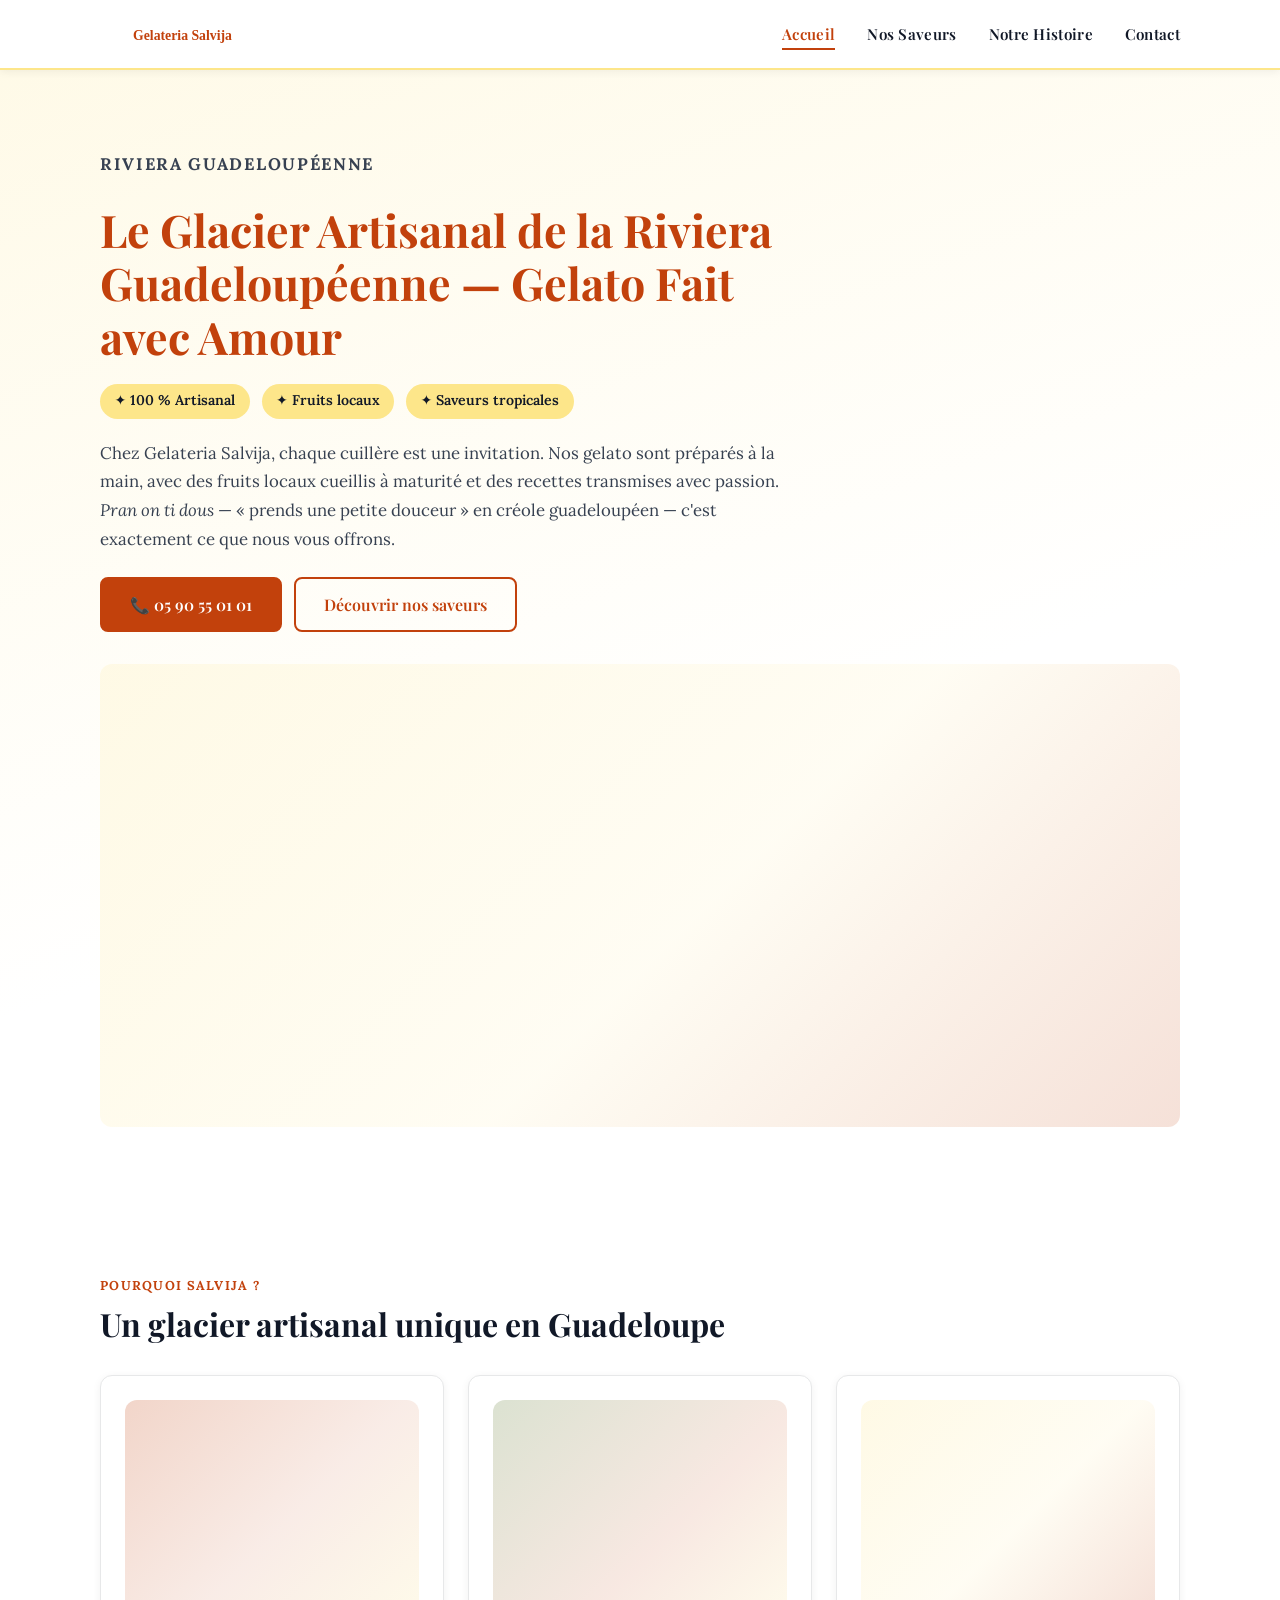
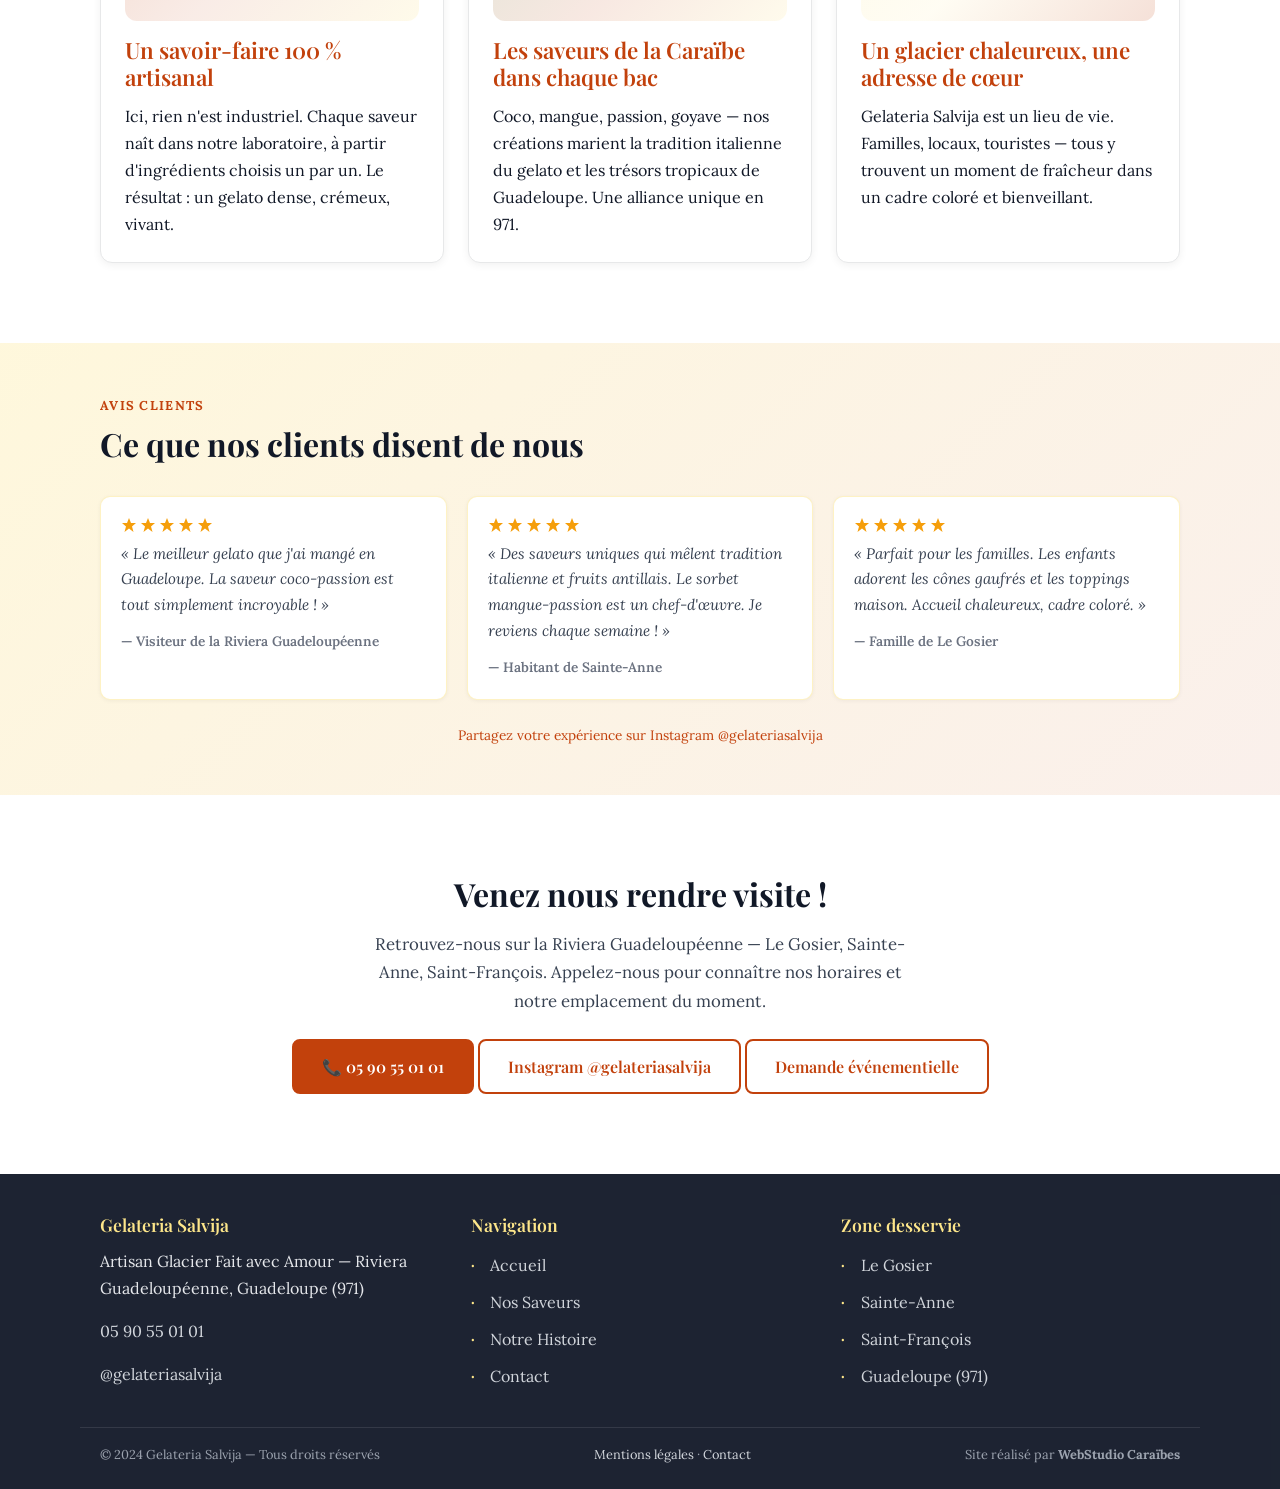
==== index.html @ 95bf2214 "Gelateria Salvija site — HTML/CSS/assets - Correct site content extracted from WebBuilder deliverabl" ====
<!DOCTYPE html>
<html lang="fr">
<head>
  <meta charset="UTF-8">
  <meta name="viewport" content="width=device-width, initial-scale=1.0">
  <title>Gelateria Salvija — Glacier Artisanal Guadeloupe | Gelato Fait avec Amour</title>
  <meta name="description" content="Gelato artisanal fait maison sur la Riviera Guadeloupéenne. Saveurs tropicales, ingrédients frais. Venez nous goûter — appelez le 05 90 55 01 01.">
  <link rel="canonical" href="https://gelateria-salvija.pages.dev/">
  <meta name="robots" content="index, follow">

  <!-- Open Graph -->
  <meta property="og:type" content="website">
  <meta property="og:site_name" content="Gelateria Salvija">
  <meta property="og:url" content="https://gelateria-salvija.pages.dev/">
  <meta property="og:title" content="Gelateria Salvija — Glacier Artisanal Guadeloupe | Gelato Fait avec Amour">
  <meta property="og:description" content="Gelato artisanal fait maison sur la Riviera Guadeloupéenne. Saveurs tropicales, ingrédients frais. Venez nous goûter — appelez le 05 90 55 01 01.">
  <meta property="og:image" content="https://gelateria-salvija.pages.dev/assets/og-placeholder.svg">
  <meta property="og:locale" content="fr_FR">

  <!-- Twitter Card -->
  <meta name="twitter:card" content="summary_large_image">
  <meta name="twitter:title" content="Gelateria Salvija — Glacier Artisanal Guadeloupe | Gelato Fait avec Amour">
  <meta name="twitter:description" content="Gelato artisanal fait maison sur la Riviera Guadeloupéenne. Saveurs tropicales, ingrédients frais.">
  <meta name="twitter:image" content="https://gelateria-salvija.pages.dev/assets/og-placeholder.svg">

  <!-- Schema.org LocalBusiness -->
  <script type="application/ld+json">
  {
    "@context": "https://schema.org",
    "@type": "LocalBusiness",
    "name": "Gelateria Salvija",
    "description": "Glacier artisanal proposant des gelato faits maison sur la Riviera Guadeloupéenne.",
    "url": "https://gelateria-salvija.pages.dev",
    "telephone": "+590590550101",
    "image": "",
    "sameAs": ["https://www.instagram.com/gelateriasalvija/"],
    "address": {
      "@type": "PostalAddress",
      "addressRegion": "Guadeloupe",
      "postalCode": "971",
      "addressCountry": "FR"
    },
    "servesCuisine": "Gelato artisanal",
    "priceRange": "€"
  }
  </script>

  <!-- PWA -->
  <link rel="manifest" href="/manifest.webmanifest">
  <meta name="theme-color" content="#C2410C">

  <link rel="stylesheet" href="/assets/style.css">
</head>
<body>

  <header>
    <div class="header-inner">
      <a href="/" class="logo-link" aria-label="Gelateria Salvija — Accueil">
        <img src="/assets/logo.svg" alt="Gelateria Salvija" width="200" height="44">
      </a>
      <nav aria-label="Navigation principale">
        <ul>
          <li><a href="/" aria-current="page">Accueil</a></li>
          <li><a href="/saveurs.html">Nos Saveurs</a></li>
          <li><a href="/a-propos.html">Notre Histoire</a></li>
          <li><a href="/contact.html">Contact</a></li>
        </ul>
      </nav>
    </div>
  </header>

  <main>

    <!-- Hero -->
    <section class="hero" aria-labelledby="hero-h1">
      <div class="container">
        <div class="hero-content">
          <p class="section-tag">Riviera Guadeloupéenne</p>
          <h1 id="hero-h1">Le Glacier Artisanal de la Riviera Guadeloupéenne — Gelato Fait avec Amour</h1>
          <div class="hero-meta">
            <span class="hero-badge">✦ 100&nbsp;% Artisanal</span>
            <span class="hero-badge">✦ Fruits locaux</span>
            <span class="hero-badge">✦ Saveurs tropicales</span>
          </div>
          <p>Chez Gelateria Salvija, chaque cuillère est une invitation. Nos gelato sont préparés à la main, avec des fruits locaux cueillis à maturité et des recettes transmises avec passion. <em>Pran on ti dous</em> — « prends une petite douceur » en créole guadeloupéen — c'est exactement ce que nous vous offrons.</p>
          <div class="cta-group">
            <a href="tel:0590550101" class="btn btn-primary">📞 05 90 55 01 01</a>
            <a href="/saveurs.html" class="btn btn-secondary">Découvrir nos saveurs</a>
          </div>
        </div>
        <div class="visual-placeholder" data-slot="hero-1" data-aspect="21:9" data-tone="secondary" role="presentation" style="margin-top:2rem;"></div>
      </div>
    </section>

    <!-- Atouts -->
    <section aria-labelledby="atouts-h2">
      <div class="container">
        <div class="section-header">
          <p class="section-tag">Pourquoi Salvija ?</p>
          <h2 id="atouts-h2">Un glacier artisanal unique en Guadeloupe</h2>
        </div>
        <div class="cards-grid">
          <article class="card">
            <div class="visual-placeholder" data-slot="services-1" data-aspect="4:3" data-tone="primary" role="presentation" style="margin-bottom:1rem;"></div>
            <h3>Un savoir-faire 100&nbsp;% artisanal</h3>
            <p>Ici, rien n'est industriel. Chaque saveur naît dans notre laboratoire, à partir d'ingrédients choisis un par un. Le résultat : un gelato dense, crémeux, vivant.</p>
          </article>
          <article class="card">
            <div class="visual-placeholder" data-slot="services-2" data-aspect="4:3" data-tone="accent" role="presentation" style="margin-bottom:1rem;"></div>
            <h3>Les saveurs de la Caraïbe dans chaque bac</h3>
            <p>Coco, mangue, passion, goyave — nos créations marient la tradition italienne du gelato et les trésors tropicaux de Guadeloupe. Une alliance unique en 971.</p>
          </article>
          <article class="card">
            <div class="visual-placeholder" data-slot="services-3" data-aspect="4:3" data-tone="secondary" role="presentation" style="margin-bottom:1rem;"></div>
            <h3>Un glacier chaleureux, une adresse de cœur</h3>
            <p>Gelateria Salvija est un lieu de vie. Familles, locaux, touristes — tous y trouvent un moment de fraîcheur dans un cadre coloré et bienveillant.</p>
          </article>
        </div>
      </div>
    </section>

    <!-- Avis clients -->
    <section class="band" aria-labelledby="avis-h2">
      <div class="container">
        <div class="section-header">
          <p class="section-tag">Avis clients</p>
          <h2 id="avis-h2">Ce que nos clients disent de nous</h2>
        </div>
        <div class="reviews-grid">
          <article class="review-card">
            <div class="review-stars" aria-label="5 étoiles sur 5">
              <svg width="16" height="16" viewBox="0 0 16 16"><polygon class="star" points="8,1 10,6 15,6 11,9.5 12.5,15 8,11.5 3.5,15 5,9.5 1,6 6,6"/></svg>
              <svg width="16" height="16" viewBox="0 0 16 16"><polygon class="star" points="8,1 10,6 15,6 11,9.5 12.5,15 8,11.5 3.5,15 5,9.5 1,6 6,6"/></svg>
              <svg width="16" height="16" viewBox="0 0 16 16"><polygon class="star" points="8,1 10,6 15,6 11,9.5 12.5,15 8,11.5 3.5,15 5,9.5 1,6 6,6"/></svg>
              <svg width="16" height="16" viewBox="0 0 16 16"><polygon class="star" points="8,1 10,6 15,6 11,9.5 12.5,15 8,11.5 3.5,15 5,9.5 1,6 6,6"/></svg>
              <svg width="16" height="16" viewBox="0 0 16 16"><polygon class="star" points="8,1 10,6 15,6 11,9.5 12.5,15 8,11.5 3.5,15 5,9.5 1,6 6,6"/></svg>
            </div>
            <p class="review-text">« Le meilleur gelato que j'ai mangé en Guadeloupe. La saveur coco-passion est tout simplement incroyable&nbsp;! »</p>
            <p class="review-author">— Visiteur de la Riviera Guadeloupéenne</p>
          </article>
          <article class="review-card">
            <div class="review-stars" aria-label="5 étoiles sur 5">
              <svg width="16" height="16" viewBox="0 0 16 16"><polygon class="star" points="8,1 10,6 15,6 11,9.5 12.5,15 8,11.5 3.5,15 5,9.5 1,6 6,6"/></svg>
              <svg width="16" height="16" viewBox="0 0 16 16"><polygon class="star" points="8,1 10,6 15,6 11,9.5 12.5,15 8,11.5 3.5,15 5,9.5 1,6 6,6"/></svg>
              <svg width="16" height="16" viewBox="0 0 16 16"><polygon class="star" points="8,1 10,6 15,6 11,9.5 12.5,15 8,11.5 3.5,15 5,9.5 1,6 6,6"/></svg>
              <svg width="16" height="16" viewBox="0 0 16 16"><polygon class="star" points="8,1 10,6 15,6 11,9.5 12.5,15 8,11.5 3.5,15 5,9.5 1,6 6,6"/></svg>
              <svg width="16" height="16" viewBox="0 0 16 16"><polygon class="star" points="8,1 10,6 15,6 11,9.5 12.5,15 8,11.5 3.5,15 5,9.5 1,6 6,6"/></svg>
            </div>
            <p class="review-text">« Des saveurs uniques qui mêlent tradition italienne et fruits antillais. Le sorbet mangue-passion est un chef-d'œuvre. Je reviens chaque semaine&nbsp;! »</p>
            <p class="review-author">— Habitant de Sainte-Anne</p>
          </article>
          <article class="review-card">
            <div class="review-stars" aria-label="5 étoiles sur 5">
              <svg width="16" height="16" viewBox="0 0 16 16"><polygon class="star" points="8,1 10,6 15,6 11,9.5 12.5,15 8,11.5 3.5,15 5,9.5 1,6 6,6"/></svg>
              <svg width="16" height="16" viewBox="0 0 16 16"><polygon class="star" points="8,1 10,6 15,6 11,9.5 12.5,15 8,11.5 3.5,15 5,9.5 1,6 6,6"/></svg>
              <svg width="16" height="16" viewBox="0 0 16 16"><polygon class="star" points="8,1 10,6 15,6 11,9.5 12.5,15 8,11.5 3.5,15 5,9.5 1,6 6,6"/></svg>
              <svg width="16" height="16" viewBox="0 0 16 16"><polygon class="star" points="8,1 10,6 15,6 11,9.5 12.5,15 8,11.5 3.5,15 5,9.5 1,6 6,6"/></svg>
              <svg width="16" height="16" viewBox="0 0 16 16"><polygon class="star" points="8,1 10,6 15,6 11,9.5 12.5,15 8,11.5 3.5,15 5,9.5 1,6 6,6"/></svg>
            </div>
            <p class="review-text">« Parfait pour les familles. Les enfants adorent les cônes gaufrés et les toppings maison. Accueil chaleureux, cadre coloré. »</p>
            <p class="review-author">— Famille de Le Gosier</p>
          </article>
        </div>
        <p style="margin-top:1.5rem; font-size:0.85rem; color:#6B7280; text-align:center;">
          <a href="https://www.instagram.com/gelateriasalvija/" rel="noopener nofollow" target="_blank">Partagez votre expérience sur Instagram @gelateriasalvija</a>
        </p>
      </div>
    </section>

    <!-- CTA final -->
    <section aria-labelledby="cta-h2" style="text-align:center;">
      <div class="container">
        <h2 id="cta-h2">Venez nous rendre visite !</h2>
        <p style="max-width:560px; margin:0 auto 1.5rem; font-size:1.05rem; color:#374151;">Retrouvez-nous sur la Riviera Guadeloupéenne — Le Gosier, Sainte-Anne, Saint-François. Appelez-nous pour connaître nos horaires et notre emplacement du moment.</p>
        <div class="cta-group" style="justify-content:center; flex-direction:row; flex-wrap:wrap; gap:1rem;">
          <a href="tel:0590550101" class="btn btn-primary">📞 05 90 55 01 01</a>
          <a href="https://www.instagram.com/gelateriasalvija/" rel="noopener nofollow" target="_blank" class="btn btn-secondary">Instagram @gelateriasalvija</a>
          <a href="/contact.html" class="btn btn-secondary">Demande événementielle</a>
        </div>
      </div>
    </section>

  </main>

  <footer>
    <div class="footer-inner">
      <div>
        <h3>Gelateria Salvija</h3>
        <p>Artisan Glacier Fait avec Amour — Riviera Guadeloupéenne, Guadeloupe (971)</p>
        <p style="margin-top:0.75rem;"><a href="tel:0590550101">05 90 55 01 01</a></p>
        <p><a href="https://www.instagram.com/gelateriasalvija/" rel="noopener nofollow" target="_blank">@gelateriasalvija</a></p>
      </div>
      <div>
        <h3>Navigation</h3>
        <ul>
          <li><a href="/">Accueil</a></li>
          <li><a href="/saveurs.html">Nos Saveurs</a></li>
          <li><a href="/a-propos.html">Notre Histoire</a></li>
          <li><a href="/contact.html">Contact</a></li>
        </ul>
      </div>
      <div>
        <h3>Zone desservie</h3>
        <ul>
          <li>Le Gosier</li>
          <li>Sainte-Anne</li>
          <li>Saint-François</li>
          <li>Guadeloupe (971)</li>
        </ul>
      </div>
    </div>
    <div class="footer-bottom">
      <span>© 2024 Gelateria Salvija — Tous droits réservés</span>
      <span><a href="/mentions-legales.html">Mentions légales</a> · <a href="/contact.html">Contact</a></span>
      <span>Site réalisé par <strong>WebStudio Caraïbes</strong></span>
    </div>
  </footer>

</body>
</html>
---- assets/style.css ----
@import url('https://fonts.googleapis.com/css2?family=Playfair+Display:wght@400;600;700&family=Lora:wght@400;500&display=swap');
@import url('tokens.css');

/* ===== Reset & Base ===== */
*, *::before, *::after { box-sizing: border-box; margin: 0; padding: 0; }

html { font-size: 16px; scroll-behavior: smooth; }

body {
  font-family: var(--font-body);
  color: var(--color-text);
  background: var(--color-bg);
  line-height: 1.7;
}

img { max-width: 100%; display: block; }
a { color: var(--color-primary); text-decoration: none; }
a:hover { text-decoration: underline; }
a:focus-visible { outline: 3px solid var(--color-primary); outline-offset: 3px; border-radius: 2px; }

/* ===== Visual Placeholder ===== */
.visual-placeholder {
  display: block;
  width: 100%;
  border-radius: 12px;
  aspect-ratio: 16 / 9;
  background:
    linear-gradient(
      135deg,
      color-mix(in srgb, var(--color-primary) 22%, var(--color-bg)) 0%,
      color-mix(in srgb, var(--color-primary) 10%, var(--color-bg)) 55%,
      color-mix(in srgb, var(--color-secondary) 18%, var(--color-bg)) 100%
    );
}
.visual-placeholder[data-aspect="4:3"]  { aspect-ratio: 4 / 3; }
.visual-placeholder[data-aspect="1:1"]  { aspect-ratio: 1 / 1; }
.visual-placeholder[data-aspect="3:4"]  { aspect-ratio: 3 / 4; }
.visual-placeholder[data-aspect="21:9"] { aspect-ratio: 21 / 9; }

.visual-placeholder[data-tone="secondary"] {
  background:
    linear-gradient(
      135deg,
      color-mix(in srgb, var(--color-secondary) 22%, var(--color-bg)) 0%,
      color-mix(in srgb, var(--color-secondary) 10%, var(--color-bg)) 55%,
      color-mix(in srgb, var(--color-primary) 16%, var(--color-bg)) 100%
    );
}
.visual-placeholder[data-tone="accent"] {
  background:
    linear-gradient(
      135deg,
      color-mix(in srgb, var(--color-accent, var(--color-primary)) 22%, var(--color-bg)) 0%,
      color-mix(in srgb, var(--color-primary) 12%, var(--color-bg)) 60%,
      color-mix(in srgb, var(--color-secondary) 16%, var(--color-bg)) 100%
    );
}
.visual-placeholder[data-tone="muted"] {
  background: color-mix(in srgb, var(--color-text) 8%, var(--color-bg));
}

/* ===== Typography ===== */
h1, h2, h3, h4 { font-family: var(--font-display); line-height: 1.2; }

h1 { font-size: clamp(1.8rem, 5vw, 2.8rem); font-weight: 700; color: var(--color-primary); }
h2 { font-size: clamp(1.4rem, 4vw, 2rem); font-weight: 700; color: var(--color-text); margin-bottom: 1rem; }
h3 { font-size: clamp(1.1rem, 3vw, 1.4rem); font-weight: 600; color: var(--color-primary); margin-bottom: 0.5rem; }
h4 { font-size: 1rem; font-weight: 600; color: var(--color-text); margin-bottom: 0.4rem; }

p { margin-bottom: 1rem; }
p:last-child { margin-bottom: 0; }

ul { list-style: none; padding: 0; }
ul li { padding: 0.3rem 0; padding-left: 1.2rem; position: relative; }
ul li::before { content: "·"; position: absolute; left: 0; color: var(--color-primary); font-weight: 700; }

blockquote {
  border-left: 4px solid var(--color-secondary);
  padding: 1rem 1.2rem;
  margin: 1.5rem 0;
  background: color-mix(in srgb, var(--color-secondary) 15%, var(--color-bg));
  border-radius: 0 8px 8px 0;
  font-style: italic;
  color: #374151;
}
blockquote p { margin-bottom: 0; }
blockquote + p { margin-top: 0.5rem; font-size: 0.9rem; color: #6B7280; }

/* ===== Layout ===== */
.container { width: 100%; max-width: 1120px; margin: 0 auto; padding: 0 1.25rem; }

section { padding: 3.5rem 0; }

/* ===== Header & Navigation ===== */
header {
  position: sticky;
  top: 0;
  z-index: 100;
  background: var(--color-bg);
  border-bottom: 2px solid var(--color-secondary);
  box-shadow: 0 2px 8px rgba(0,0,0,0.06);
}

.header-inner {
  display: flex;
  align-items: center;
  justify-content: space-between;
  padding: 0.75rem 1.25rem;
  max-width: 1120px;
  margin: 0 auto;
}

.logo-link { display: flex; align-items: center; }
.logo-link img { height: 44px; width: auto; }

nav[aria-label="Navigation principale"] ul {
  display: flex;
  gap: 2rem;
  list-style: none;
}
nav[aria-label="Navigation principale"] ul li { padding: 0; }
nav[aria-label="Navigation principale"] ul li::before { display: none; }
nav[aria-label="Navigation principale"] a {
  font-family: var(--font-display);
  font-weight: 600;
  font-size: 0.95rem;
  color: var(--color-text);
  letter-spacing: 0.02em;
  padding: 0.3rem 0;
  border-bottom: 2px solid transparent;
  transition: color 0.2s, border-color 0.2s;
}
nav[aria-label="Navigation principale"] a:hover,
nav[aria-label="Navigation principale"] a[aria-current="page"] {
  color: var(--color-primary);
  border-bottom-color: var(--color-primary);
  text-decoration: none;
}

/* ===== Hero ===== */
.hero {
  padding: 3rem 0 2.5rem;
  background: linear-gradient(
    160deg,
    color-mix(in srgb, var(--color-secondary) 20%, var(--color-bg)) 0%,
    var(--color-bg) 60%
  );
}
.hero-content { max-width: 700px; }
.hero h1 { margin-bottom: 1.25rem; }
.hero-meta {
  display: flex;
  align-items: center;
  gap: 0.75rem;
  margin-bottom: 1.25rem;
  flex-wrap: wrap;
}
.hero-badge {
  display: inline-flex;
  align-items: center;
  gap: 0.4rem;
  background: var(--color-secondary);
  color: var(--color-text);
  padding: 0.35rem 0.9rem;
  border-radius: 999px;
  font-size: 0.88rem;
  font-weight: 600;
}
.hero p { font-size: 1.05rem; color: #374151; margin-bottom: 1.5rem; }
.hero .cta-group { display: flex; flex-direction: column; gap: 0.75rem; }

/* ===== Buttons ===== */
.btn {
  display: inline-block;
  padding: 0.75rem 1.75rem;
  border-radius: 8px;
  font-family: var(--font-display);
  font-weight: 600;
  font-size: 1rem;
  cursor: pointer;
  border: 2px solid transparent;
  transition: background 0.2s, color 0.2s, border-color 0.2s;
  text-align: center;
}
.btn-primary {
  background: var(--color-primary);
  color: #fff;
  border-color: var(--color-primary);
}
.btn-primary:hover { background: #a33309; border-color: #a33309; text-decoration: none; color: #fff; }
.btn-secondary {
  background: transparent;
  color: var(--color-primary);
  border-color: var(--color-primary);
}
.btn-secondary:hover { background: var(--color-primary); color: #fff; text-decoration: none; }

/* ===== Cards grid ===== */
.cards-grid {
  display: grid;
  grid-template-columns: 1fr;
  gap: 1.5rem;
  margin-top: 2rem;
}

.card {
  background: var(--color-bg);
  border: 1px solid color-mix(in srgb, var(--color-text) 10%, var(--color-bg));
  border-radius: 12px;
  padding: 1.5rem;
  box-shadow: 0 2px 8px rgba(0,0,0,0.06);
}
.card h3 { margin-bottom: 0.75rem; }

/* ===== Section titles ===== */
.section-header { margin-bottom: 2rem; }
.section-tag {
  display: inline-block;
  font-size: 0.8rem;
  font-weight: 700;
  text-transform: uppercase;
  letter-spacing: 0.1em;
  color: var(--color-primary);
  margin-bottom: 0.5rem;
}

/* ===== Highlight band ===== */
.band {
  background: linear-gradient(
    135deg,
    color-mix(in srgb, var(--color-secondary) 30%, var(--color-bg)) 0%,
    color-mix(in srgb, var(--color-primary) 8%, var(--color-bg)) 100%
  );
  padding: 3rem 0;
}

/* ===== Steps ===== */
.steps { display: flex; flex-direction: column; gap: 1.5rem; margin-top: 2rem; }
.step { display: flex; gap: 1.25rem; align-items: flex-start; }
.step-num {
  flex-shrink: 0;
  width: 2.5rem;
  height: 2.5rem;
  border-radius: 50%;
  background: var(--color-primary);
  color: #fff;
  font-family: var(--font-display);
  font-weight: 700;
  font-size: 1rem;
  display: flex;
  align-items: center;
  justify-content: center;
}
.step-body h3 { margin-bottom: 0.3rem; font-size: 1rem; }
.step-body p { font-size: 0.95rem; color: #374151; margin: 0; }

/* ===== Reviews ===== */
.reviews-grid { display: grid; grid-template-columns: 1fr; gap: 1.25rem; margin-top: 2rem; }
.review-card {
  background: var(--color-bg);
  border: 1px solid color-mix(in srgb, var(--color-secondary) 50%, transparent);
  border-radius: 10px;
  padding: 1.25rem;
  box-shadow: 0 1px 4px rgba(0,0,0,0.05);
}
.review-stars { display: flex; gap: 3px; margin-bottom: 0.5rem; }
.star { fill: #F59E0B; }
.review-text { font-style: italic; font-size: 0.95rem; margin-bottom: 0.75rem; color: #374151; }
.review-author { font-size: 0.85rem; font-weight: 600; color: #6B7280; }

/* ===== FAQ ===== */
.faq-list { display: flex; flex-direction: column; gap: 1rem; margin-top: 2rem; }
.faq-item {
  border: 1px solid color-mix(in srgb, var(--color-text) 12%, var(--color-bg));
  border-radius: 8px;
  overflow: hidden;
}
.faq-q {
  padding: 1rem 1.25rem;
  font-family: var(--font-display);
  font-weight: 600;
  font-size: 1rem;
  color: var(--color-text);
  background: color-mix(in srgb, var(--color-secondary) 10%, var(--color-bg));
}
.faq-a {
  padding: 1rem 1.25rem;
  font-size: 0.95rem;
  color: #374151;
  border-top: 1px solid color-mix(in srgb, var(--color-text) 10%, var(--color-bg));
}

/* ===== Contact / Forms ===== */
.contact-grid { display: grid; grid-template-columns: 1fr; gap: 2rem; margin-top: 2rem; }
.contact-info h3 { margin-bottom: 1rem; }
.contact-item {
  display: flex;
  align-items: baseline;
  gap: 0.5rem;
  margin-bottom: 0.75rem;
}
.contact-label { font-weight: 600; min-width: 80px; font-size: 0.9rem; }

.map-container { border-radius: 12px; overflow: hidden; margin-top: 1.5rem; }
.map-container iframe { display: block; width: 100%; height: 300px; border: 0; }

.form-group { margin-bottom: 1.25rem; }
.form-group label { display: block; font-weight: 600; font-size: 0.9rem; margin-bottom: 0.4rem; }
.form-group input,
.form-group select,
.form-group textarea {
  width: 100%;
  padding: 0.7rem 0.9rem;
  border: 2px solid color-mix(in srgb, var(--color-text) 20%, var(--color-bg));
  border-radius: 6px;
  font-family: var(--font-body);
  font-size: 1rem;
  color: var(--color-text);
  background: var(--color-bg);
  transition: border-color 0.2s;
}
.form-group input:focus,
.form-group select:focus,
.form-group textarea:focus {
  outline: none;
  border-color: var(--color-primary);
}
.form-group textarea { resize: vertical; min-height: 120px; }
.rgpd-note { font-size: 0.8rem; color: #6B7280; margin-top: 1rem; font-style: italic; }

/* ===== Footer ===== */
footer {
  background: color-mix(in srgb, var(--color-text) 95%, transparent);
  color: #E5E7EB;
  padding: 2.5rem 0 1.5rem;
}
.footer-inner {
  max-width: 1120px;
  margin: 0 auto;
  padding: 0 1.25rem;
  display: grid;
  grid-template-columns: 1fr;
  gap: 2rem;
}
footer h3 { color: var(--color-secondary); font-size: 1.1rem; margin-bottom: 0.75rem; }
footer a { color: #D1D5DB; }
footer a:hover { color: var(--color-secondary); }
footer ul li::before { color: var(--color-secondary); }
footer ul li { color: #D1D5DB; }
.footer-bottom {
  max-width: 1120px;
  margin: 2rem auto 0;
  padding: 1rem 1.25rem 0;
  border-top: 1px solid rgba(255,255,255,0.1);
  display: flex;
  flex-direction: column;
  gap: 0.5rem;
  font-size: 0.8rem;
  color: #9CA3AF;
}

/* ===== Page Hero (inner pages) ===== */
.page-hero {
  background: linear-gradient(
    135deg,
    color-mix(in srgb, var(--color-primary) 10%, var(--color-bg)) 0%,
    color-mix(in srgb, var(--color-secondary) 15%, var(--color-bg)) 100%
  );
  padding: 3rem 0 2rem;
}

/* ===== Saveurs specific ===== */
.saveurs-category { margin-bottom: 2.5rem; }
.saveur-tag {
  display: inline-block;
  background: var(--color-secondary);
  color: var(--color-text);
  padding: 0.2rem 0.75rem;
  border-radius: 999px;
  font-size: 0.78rem;
  font-weight: 700;
  text-transform: uppercase;
  letter-spacing: 0.05em;
  margin-bottom: 0.75rem;
}
.bestseller {
  display: inline-block;
  background: var(--color-primary);
  color: #fff;
  font-size: 0.72rem;
  font-weight: 700;
  padding: 0.1rem 0.5rem;
  border-radius: 4px;
  margin-left: 0.4rem;
  vertical-align: middle;
}

/* ===== Tablet ===== */
@media (min-width: 640px) {
  .hero .cta-group { flex-direction: row; }
  .cards-grid { grid-template-columns: repeat(2, 1fr); }
  .reviews-grid { grid-template-columns: repeat(2, 1fr); }
  .footer-inner { grid-template-columns: repeat(2, 1fr); }
  .steps { flex-direction: column; }
}

/* ===== Desktop ===== */
@media (min-width: 1024px) {
  section { padding: 5rem 0; }
  .hero { padding: 5rem 0 4rem; }
  .cards-grid { grid-template-columns: repeat(3, 1fr); }
  .reviews-grid { grid-template-columns: repeat(3, 1fr); }
  .contact-grid { grid-template-columns: 1fr 1.2fr; }
  .footer-inner { grid-template-columns: repeat(3, 1fr); }
  .footer-bottom { flex-direction: row; justify-content: space-between; }
  .map-container iframe { height: 380px; }
  .steps { display: grid; grid-template-columns: repeat(3, 1fr); }
  .step { flex-direction: column; align-items: center; text-align: center; }
}
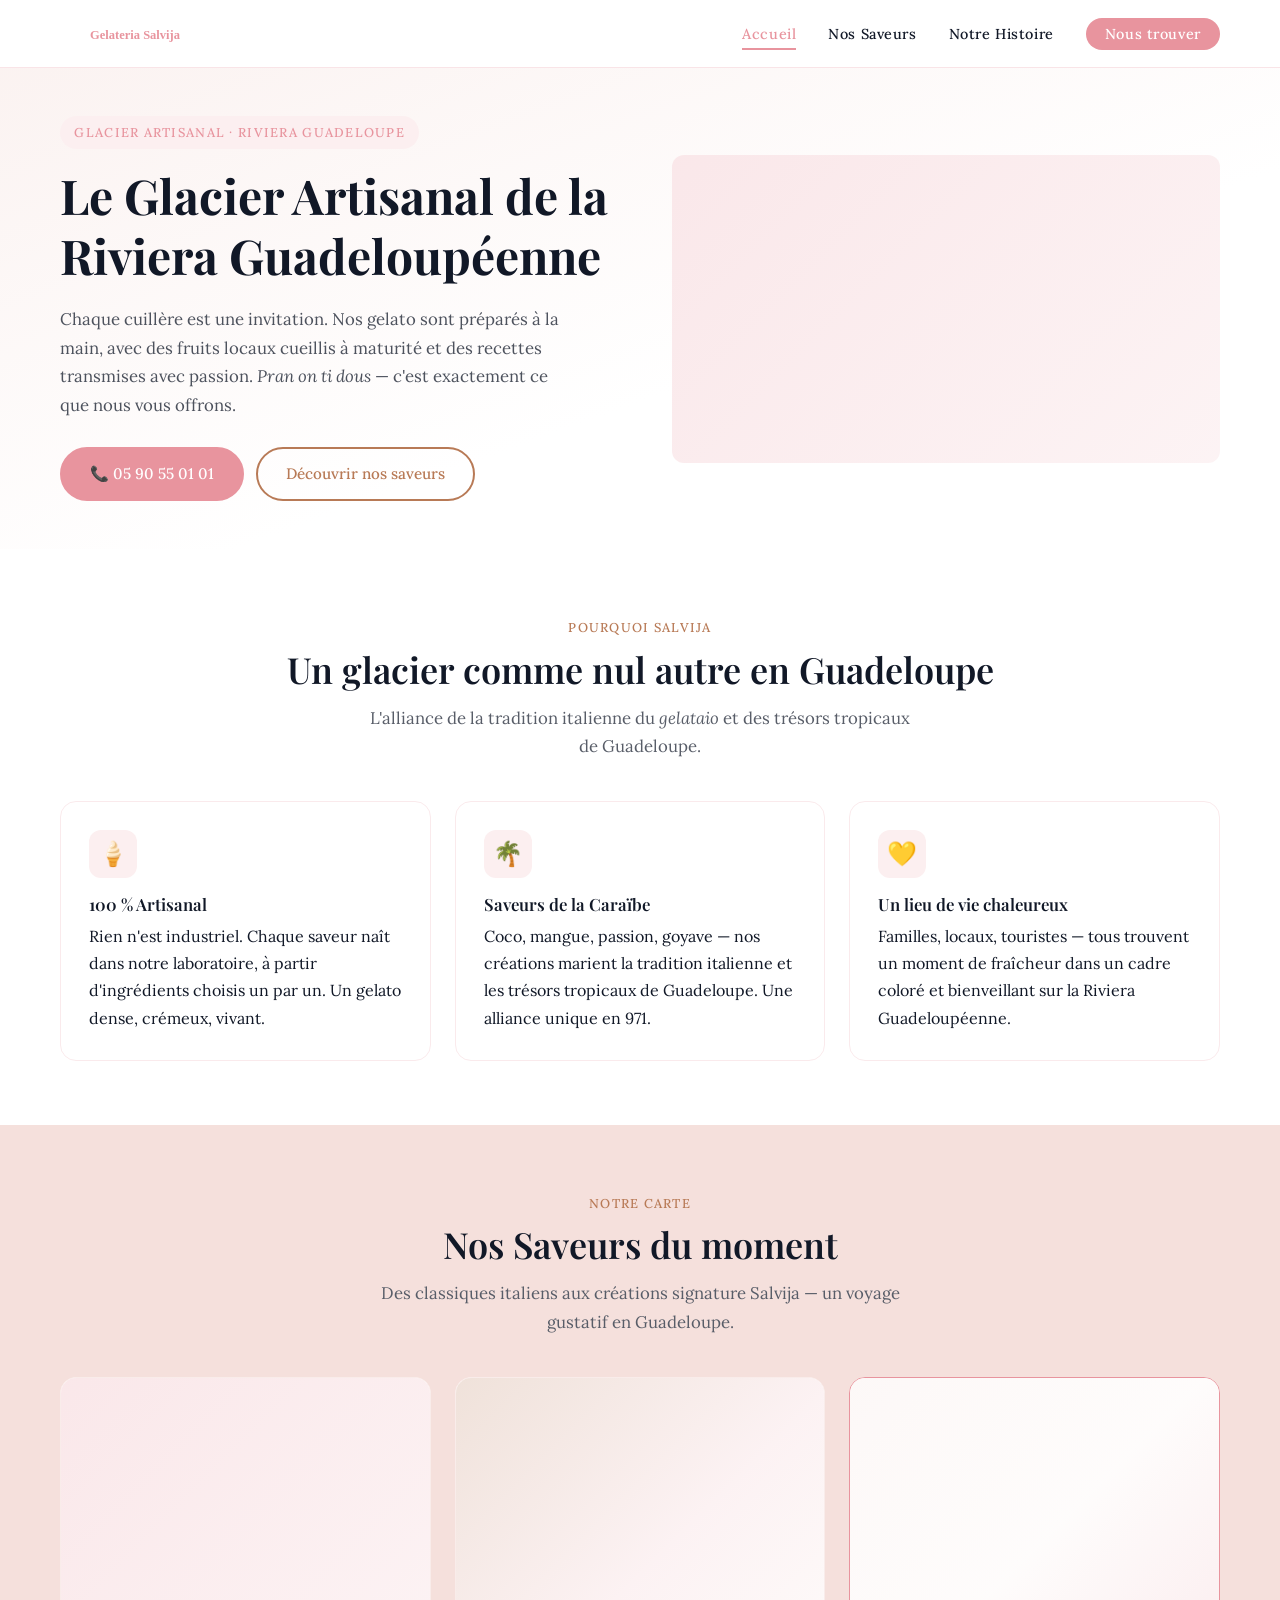
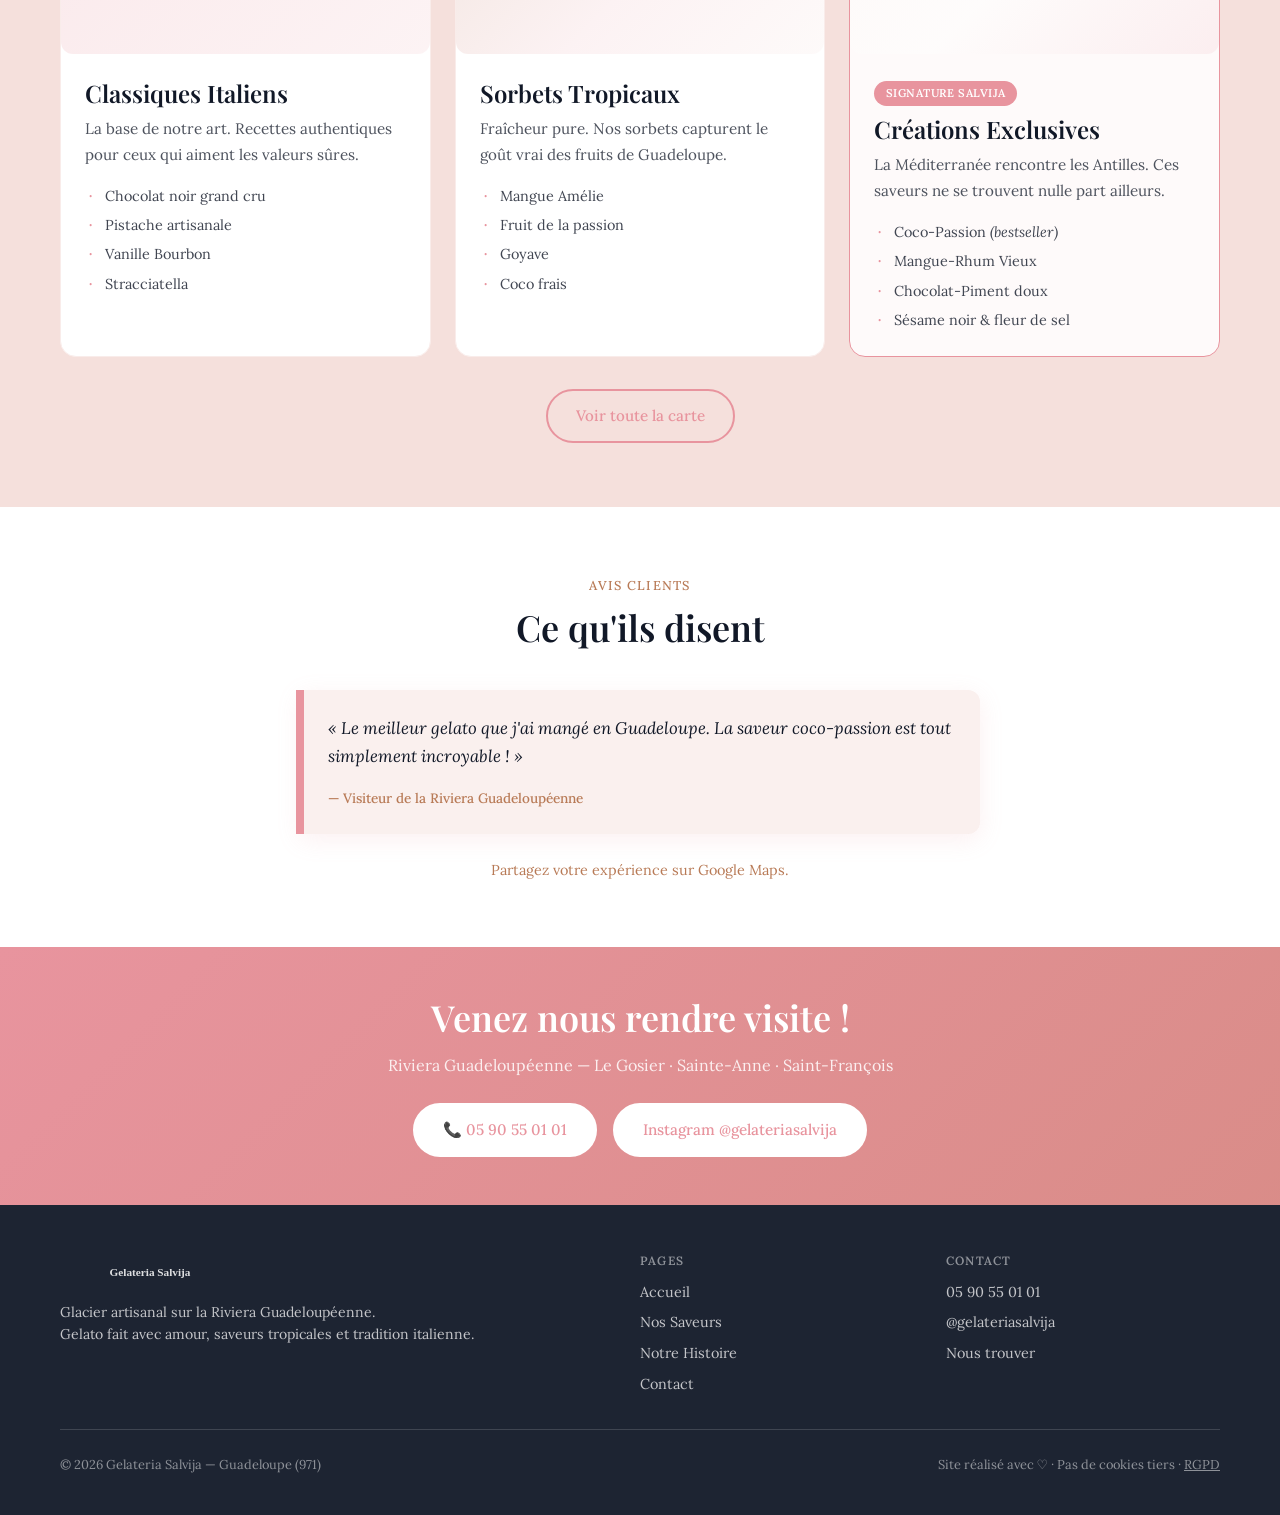
==== commit e128b639: "Déploie refonte DA rose poudré — Gelateria Salvija - Palette rose/pink: #E8949E (primary), #F5E0DC (" ====
--- a/index.html
+++ b/index.html
@@ -5,23 +5,30 @@
   <meta name="viewport" content="width=device-width, initial-scale=1.0">
   <title>Gelateria Salvija — Glacier Artisanal Guadeloupe | Gelato Fait avec Amour</title>
   <meta name="description" content="Gelato artisanal fait maison sur la Riviera Guadeloupéenne. Saveurs tropicales, ingrédients frais. Venez nous goûter — appelez le 05 90 55 01 01.">
+  <meta name="robots" content="index, follow">
   <link rel="canonical" href="https://gelateria-salvija.pages.dev/">
-  <meta name="robots" content="index, follow">
 
   <!-- Open Graph -->
   <meta property="og:type" content="website">
+  <meta property="og:url" content="https://gelateria-salvija.pages.dev/">
+  <meta property="og:title" content="Gelateria Salvija — Glacier Artisanal Guadeloupe">
+  <meta property="og:description" content="Gelato artisanal fait maison sur la Riviera Guadeloupéenne. Saveurs tropicales, ingrédients frais.">
+  <meta property="og:image" content="/assets/og-placeholder.svg">
+  <meta property="og:locale" content="fr_FR">
   <meta property="og:site_name" content="Gelateria Salvija">
-  <meta property="og:url" content="https://gelateria-salvija.pages.dev/">
-  <meta property="og:title" content="Gelateria Salvija — Glacier Artisanal Guadeloupe | Gelato Fait avec Amour">
-  <meta property="og:description" content="Gelato artisanal fait maison sur la Riviera Guadeloupéenne. Saveurs tropicales, ingrédients frais. Venez nous goûter — appelez le 05 90 55 01 01.">
-  <meta property="og:image" content="https://gelateria-salvija.pages.dev/assets/og-placeholder.svg">
-  <meta property="og:locale" content="fr_FR">
 
   <!-- Twitter Card -->
   <meta name="twitter:card" content="summary_large_image">
-  <meta name="twitter:title" content="Gelateria Salvija — Glacier Artisanal Guadeloupe | Gelato Fait avec Amour">
-  <meta name="twitter:description" content="Gelato artisanal fait maison sur la Riviera Guadeloupéenne. Saveurs tropicales, ingrédients frais.">
-  <meta name="twitter:image" content="https://gelateria-salvija.pages.dev/assets/og-placeholder.svg">
+  <meta name="twitter:title" content="Gelateria Salvija — Glacier Artisanal Guadeloupe">
+  <meta name="twitter:description" content="Gelato artisanal fait maison sur la Riviera Guadeloupéenne.">
+  <meta name="twitter:image" content="/assets/og-placeholder.svg">
+
+  <!-- PWA -->
+  <link rel="manifest" href="/manifest.webmanifest">
+  <meta name="theme-color" content="#E8949E">
+
+  <!-- Styles -->
+  <link rel="stylesheet" href="/assets/style.css">
 
   <!-- Schema.org LocalBusiness -->
   <script type="application/ld+json">
@@ -30,8 +37,8 @@
     "@type": "LocalBusiness",
     "name": "Gelateria Salvija",
     "description": "Glacier artisanal proposant des gelato faits maison sur la Riviera Guadeloupéenne.",
-    "url": "https://gelateria-salvija.pages.dev",
     "telephone": "+590590550101",
+    "url": "https://gelateria-salvija.pages.dev/",
     "image": "",
     "sameAs": ["https://www.instagram.com/gelateriasalvija/"],
     "address": {
@@ -40,181 +47,213 @@
       "postalCode": "971",
       "addressCountry": "FR"
     },
-    "servesCuisine": "Gelato artisanal",
+    "servesCuisine": "Gelato artisanal, Glacier",
     "priceRange": "€"
   }
   </script>
-
-  <!-- PWA -->
-  <link rel="manifest" href="/manifest.webmanifest">
-  <meta name="theme-color" content="#C2410C">
-
-  <link rel="stylesheet" href="/assets/style.css">
 </head>
 <body>
-
-  <header>
-    <div class="header-inner">
-      <a href="/" class="logo-link" aria-label="Gelateria Salvija — Accueil">
-        <img src="/assets/logo.svg" alt="Gelateria Salvija" width="200" height="44">
+  <a class="skip-link" href="#main-content">Aller au contenu principal</a>
+
+  <!-- Header -->
+  <header class="site-header" role="banner">
+    <div class="container">
+      <a href="/" class="site-logo" aria-label="Gelateria Salvija — Accueil">
+        <img src="/assets/logo.svg" alt="Gelateria Salvija" width="200" height="40">
       </a>
-      <nav aria-label="Navigation principale">
+      <nav class="site-nav" aria-label="Navigation principale">
         <ul>
           <li><a href="/" aria-current="page">Accueil</a></li>
           <li><a href="/saveurs.html">Nos Saveurs</a></li>
-          <li><a href="/a-propos.html">Notre Histoire</a></li>
-          <li><a href="/contact.html">Contact</a></li>
+          <li><a href="/notre-histoire.html">Notre Histoire</a></li>
+          <li><a href="/contact.html" class="nav-cta">Nous trouver</a></li>
         </ul>
       </nav>
+      <button class="menu-toggle" aria-expanded="false" aria-controls="mobile-nav" aria-label="Ouvrir le menu">
+        <span></span><span></span><span></span>
+      </button>
     </div>
+    <nav class="mobile-nav" id="mobile-nav" aria-label="Navigation mobile">
+      <ul>
+        <li><a href="/" aria-current="page">Accueil</a></li>
+        <li><a href="/saveurs.html">Nos Saveurs</a></li>
+        <li><a href="/notre-histoire.html">Notre Histoire</a></li>
+        <li><a href="/contact.html">Nous trouver</a></li>
+        <li><a href="tel:0590550101" class="nav-cta">05 90 55 01 01</a></li>
+      </ul>
+    </nav>
   </header>
 
-  <main>
+  <main id="main-content">
 
     <!-- Hero -->
-    <section class="hero" aria-labelledby="hero-h1">
-      <div class="container">
-        <div class="hero-content">
-          <p class="section-tag">Riviera Guadeloupéenne</p>
-          <h1 id="hero-h1">Le Glacier Artisanal de la Riviera Guadeloupéenne — Gelato Fait avec Amour</h1>
-          <div class="hero-meta">
-            <span class="hero-badge">✦ 100&nbsp;% Artisanal</span>
-            <span class="hero-badge">✦ Fruits locaux</span>
-            <span class="hero-badge">✦ Saveurs tropicales</span>
+    <section class="hero" aria-labelledby="hero-heading">
+      <div class="container">
+        <div class="hero__visual">
+          <div class="visual-placeholder" data-slot="hero-1" data-aspect="16:9" data-tone="primary" role="presentation"></div>
+        </div>
+        <div class="hero__content">
+          <span class="hero__tagline">Glacier Artisanal · Riviera Guadeloupe</span>
+          <h1 id="hero-heading">Le Glacier Artisanal de la Riviera Guadeloupéenne</h1>
+          <p class="hero__intro">
+            Chaque cuillère est une invitation. Nos gelato sont préparés à la main, avec des fruits locaux cueillis à maturité et des recettes transmises avec passion. <em>Pran on ti dous</em> — c'est exactement ce que nous vous offrons.
+          </p>
+          <div class="hero__actions">
+            <a href="tel:0590550101" class="btn btn--primary">📞 05 90 55 01 01</a>
+            <a href="/saveurs.html" class="btn btn--secondary">Découvrir nos saveurs</a>
           </div>
-          <p>Chez Gelateria Salvija, chaque cuillère est une invitation. Nos gelato sont préparés à la main, avec des fruits locaux cueillis à maturité et des recettes transmises avec passion. <em>Pran on ti dous</em> — « prends une petite douceur » en créole guadeloupéen — c'est exactement ce que nous vous offrons.</p>
-          <div class="cta-group">
-            <a href="tel:0590550101" class="btn btn-primary">📞 05 90 55 01 01</a>
-            <a href="/saveurs.html" class="btn btn-secondary">Découvrir nos saveurs</a>
-          </div>
-        </div>
-        <div class="visual-placeholder" data-slot="hero-1" data-aspect="21:9" data-tone="secondary" role="presentation" style="margin-top:2rem;"></div>
+        </div>
       </div>
     </section>
 
     <!-- Atouts -->
-    <section aria-labelledby="atouts-h2">
+    <section class="section" aria-labelledby="atouts-heading">
       <div class="container">
         <div class="section-header">
-          <p class="section-tag">Pourquoi Salvija ?</p>
-          <h2 id="atouts-h2">Un glacier artisanal unique en Guadeloupe</h2>
-        </div>
-        <div class="cards-grid">
-          <article class="card">
-            <div class="visual-placeholder" data-slot="services-1" data-aspect="4:3" data-tone="primary" role="presentation" style="margin-bottom:1rem;"></div>
-            <h3>Un savoir-faire 100&nbsp;% artisanal</h3>
-            <p>Ici, rien n'est industriel. Chaque saveur naît dans notre laboratoire, à partir d'ingrédients choisis un par un. Le résultat : un gelato dense, crémeux, vivant.</p>
-          </article>
-          <article class="card">
-            <div class="visual-placeholder" data-slot="services-2" data-aspect="4:3" data-tone="accent" role="presentation" style="margin-bottom:1rem;"></div>
-            <h3>Les saveurs de la Caraïbe dans chaque bac</h3>
-            <p>Coco, mangue, passion, goyave — nos créations marient la tradition italienne du gelato et les trésors tropicaux de Guadeloupe. Une alliance unique en 971.</p>
-          </article>
-          <article class="card">
-            <div class="visual-placeholder" data-slot="services-3" data-aspect="4:3" data-tone="secondary" role="presentation" style="margin-bottom:1rem;"></div>
-            <h3>Un glacier chaleureux, une adresse de cœur</h3>
-            <p>Gelateria Salvija est un lieu de vie. Familles, locaux, touristes — tous y trouvent un moment de fraîcheur dans un cadre coloré et bienveillant.</p>
-          </article>
-        </div>
-      </div>
-    </section>
-
-    <!-- Avis clients -->
-    <section class="band" aria-labelledby="avis-h2">
+          <span class="section-eyebrow">Pourquoi Salvija</span>
+          <h2 id="atouts-heading">Un glacier comme nul autre en Guadeloupe</h2>
+          <p>L'alliance de la tradition italienne du <em>gelataio</em> et des trésors tropicaux de Guadeloupe.</p>
+        </div>
+        <div class="features-grid">
+          <article class="feature-card fade-in">
+            <div class="feature-card__icon" aria-hidden="true">🍦</div>
+            <h3>100 % Artisanal</h3>
+            <p>Rien n'est industriel. Chaque saveur naît dans notre laboratoire, à partir d'ingrédients choisis un par un. Un gelato dense, crémeux, vivant.</p>
+          </article>
+          <article class="feature-card fade-in">
+            <div class="feature-card__icon" aria-hidden="true">🌴</div>
+            <h3>Saveurs de la Caraïbe</h3>
+            <p>Coco, mangue, passion, goyave — nos créations marient la tradition italienne et les trésors tropicaux de Guadeloupe. Une alliance unique en 971.</p>
+          </article>
+          <article class="feature-card fade-in">
+            <div class="feature-card__icon" aria-hidden="true">💛</div>
+            <h3>Un lieu de vie chaleureux</h3>
+            <p>Familles, locaux, touristes — tous trouvent un moment de fraîcheur dans un cadre coloré et bienveillant sur la Riviera Guadeloupéenne.</p>
+          </article>
+        </div>
+      </div>
+    </section>
+
+    <!-- Aperçu saveurs -->
+    <section class="section section--alt" aria-labelledby="apercu-heading">
       <div class="container">
         <div class="section-header">
-          <p class="section-tag">Avis clients</p>
-          <h2 id="avis-h2">Ce que nos clients disent de nous</h2>
-        </div>
-        <div class="reviews-grid">
-          <article class="review-card">
-            <div class="review-stars" aria-label="5 étoiles sur 5">
-              <svg width="16" height="16" viewBox="0 0 16 16"><polygon class="star" points="8,1 10,6 15,6 11,9.5 12.5,15 8,11.5 3.5,15 5,9.5 1,6 6,6"/></svg>
-              <svg width="16" height="16" viewBox="0 0 16 16"><polygon class="star" points="8,1 10,6 15,6 11,9.5 12.5,15 8,11.5 3.5,15 5,9.5 1,6 6,6"/></svg>
-              <svg width="16" height="16" viewBox="0 0 16 16"><polygon class="star" points="8,1 10,6 15,6 11,9.5 12.5,15 8,11.5 3.5,15 5,9.5 1,6 6,6"/></svg>
-              <svg width="16" height="16" viewBox="0 0 16 16"><polygon class="star" points="8,1 10,6 15,6 11,9.5 12.5,15 8,11.5 3.5,15 5,9.5 1,6 6,6"/></svg>
-              <svg width="16" height="16" viewBox="0 0 16 16"><polygon class="star" points="8,1 10,6 15,6 11,9.5 12.5,15 8,11.5 3.5,15 5,9.5 1,6 6,6"/></svg>
+          <span class="section-eyebrow">Notre carte</span>
+          <h2 id="apercu-heading">Nos Saveurs du moment</h2>
+          <p>Des classiques italiens aux créations signature Salvija — un voyage gustatif en Guadeloupe.</p>
+        </div>
+        <div class="services-grid">
+          <article class="service-card fade-in">
+            <div class="visual-placeholder" data-slot="services-1" data-aspect="4:3" data-tone="primary" role="presentation"></div>
+            <div class="service-card__body">
+              <h3>Classiques Italiens</h3>
+              <p>La base de notre art. Recettes authentiques pour ceux qui aiment les valeurs sûres.</p>
+              <ul>
+                <li>Chocolat noir grand cru</li>
+                <li>Pistache artisanale</li>
+                <li>Vanille Bourbon</li>
+                <li>Stracciatella</li>
+              </ul>
             </div>
-            <p class="review-text">« Le meilleur gelato que j'ai mangé en Guadeloupe. La saveur coco-passion est tout simplement incroyable&nbsp;! »</p>
-            <p class="review-author">— Visiteur de la Riviera Guadeloupéenne</p>
-          </article>
-          <article class="review-card">
-            <div class="review-stars" aria-label="5 étoiles sur 5">
-              <svg width="16" height="16" viewBox="0 0 16 16"><polygon class="star" points="8,1 10,6 15,6 11,9.5 12.5,15 8,11.5 3.5,15 5,9.5 1,6 6,6"/></svg>
-              <svg width="16" height="16" viewBox="0 0 16 16"><polygon class="star" points="8,1 10,6 15,6 11,9.5 12.5,15 8,11.5 3.5,15 5,9.5 1,6 6,6"/></svg>
-              <svg width="16" height="16" viewBox="0 0 16 16"><polygon class="star" points="8,1 10,6 15,6 11,9.5 12.5,15 8,11.5 3.5,15 5,9.5 1,6 6,6"/></svg>
-              <svg width="16" height="16" viewBox="0 0 16 16"><polygon class="star" points="8,1 10,6 15,6 11,9.5 12.5,15 8,11.5 3.5,15 5,9.5 1,6 6,6"/></svg>
-              <svg width="16" height="16" viewBox="0 0 16 16"><polygon class="star" points="8,1 10,6 15,6 11,9.5 12.5,15 8,11.5 3.5,15 5,9.5 1,6 6,6"/></svg>
+          </article>
+          <article class="service-card fade-in">
+            <div class="visual-placeholder" data-slot="services-2" data-aspect="4:3" data-tone="accent" role="presentation"></div>
+            <div class="service-card__body">
+              <h3>Sorbets Tropicaux</h3>
+              <p>Fraîcheur pure. Nos sorbets capturent le goût vrai des fruits de Guadeloupe.</p>
+              <ul>
+                <li>Mangue Amélie</li>
+                <li>Fruit de la passion</li>
+                <li>Goyave</li>
+                <li>Coco frais</li>
+              </ul>
             </div>
-            <p class="review-text">« Des saveurs uniques qui mêlent tradition italienne et fruits antillais. Le sorbet mangue-passion est un chef-d'œuvre. Je reviens chaque semaine&nbsp;! »</p>
-            <p class="review-author">— Habitant de Sainte-Anne</p>
-          </article>
-          <article class="review-card">
-            <div class="review-stars" aria-label="5 étoiles sur 5">
-              <svg width="16" height="16" viewBox="0 0 16 16"><polygon class="star" points="8,1 10,6 15,6 11,9.5 12.5,15 8,11.5 3.5,15 5,9.5 1,6 6,6"/></svg>
-              <svg width="16" height="16" viewBox="0 0 16 16"><polygon class="star" points="8,1 10,6 15,6 11,9.5 12.5,15 8,11.5 3.5,15 5,9.5 1,6 6,6"/></svg>
-              <svg width="16" height="16" viewBox="0 0 16 16"><polygon class="star" points="8,1 10,6 15,6 11,9.5 12.5,15 8,11.5 3.5,15 5,9.5 1,6 6,6"/></svg>
-              <svg width="16" height="16" viewBox="0 0 16 16"><polygon class="star" points="8,1 10,6 15,6 11,9.5 12.5,15 8,11.5 3.5,15 5,9.5 1,6 6,6"/></svg>
-              <svg width="16" height="16" viewBox="0 0 16 16"><polygon class="star" points="8,1 10,6 15,6 11,9.5 12.5,15 8,11.5 3.5,15 5,9.5 1,6 6,6"/></svg>
+          </article>
+          <article class="service-card service-card--featured fade-in">
+            <div class="visual-placeholder" data-slot="services-3" data-aspect="4:3" data-tone="secondary" role="presentation"></div>
+            <div class="service-card__body">
+              <span class="badge">Signature Salvija</span>
+              <h3>Créations Exclusives</h3>
+              <p>La Méditerranée rencontre les Antilles. Ces saveurs ne se trouvent nulle part ailleurs.</p>
+              <ul>
+                <li>Coco-Passion <em>(bestseller)</em></li>
+                <li>Mangue-Rhum Vieux</li>
+                <li>Chocolat-Piment doux</li>
+                <li>Sésame noir & fleur de sel</li>
+              </ul>
             </div>
-            <p class="review-text">« Parfait pour les familles. Les enfants adorent les cônes gaufrés et les toppings maison. Accueil chaleureux, cadre coloré. »</p>
-            <p class="review-author">— Famille de Le Gosier</p>
-          </article>
-        </div>
-        <p style="margin-top:1.5rem; font-size:0.85rem; color:#6B7280; text-align:center;">
-          <a href="https://www.instagram.com/gelateriasalvija/" rel="noopener nofollow" target="_blank">Partagez votre expérience sur Instagram @gelateriasalvija</a>
+          </article>
+        </div>
+        <div style="text-align:center; margin-top:2rem;">
+          <a href="/saveurs.html" class="btn btn--outline">Voir toute la carte</a>
+        </div>
+      </div>
+    </section>
+
+    <!-- Témoignage -->
+    <section class="section" aria-labelledby="avis-heading">
+      <div class="container" style="max-width:720px;">
+        <div class="section-header">
+          <span class="section-eyebrow">Avis clients</span>
+          <h2 id="avis-heading">Ce qu'ils disent</h2>
+        </div>
+        <blockquote class="testimonial fade-in">
+          <p>« Le meilleur gelato que j'ai mangé en Guadeloupe. La saveur coco-passion est tout simplement incroyable ! »</p>
+          <cite>— Visiteur de la Riviera Guadeloupéenne</cite>
+        </blockquote>
+        <p style="text-align:center; margin-top:1.5rem; font-size:0.9rem; color:var(--color-accent);">
+          Partagez votre expérience sur Google Maps.
         </p>
       </div>
     </section>
 
-    <!-- CTA final -->
-    <section aria-labelledby="cta-h2" style="text-align:center;">
-      <div class="container">
-        <h2 id="cta-h2">Venez nous rendre visite !</h2>
-        <p style="max-width:560px; margin:0 auto 1.5rem; font-size:1.05rem; color:#374151;">Retrouvez-nous sur la Riviera Guadeloupéenne — Le Gosier, Sainte-Anne, Saint-François. Appelez-nous pour connaître nos horaires et notre emplacement du moment.</p>
-        <div class="cta-group" style="justify-content:center; flex-direction:row; flex-wrap:wrap; gap:1rem;">
-          <a href="tel:0590550101" class="btn btn-primary">📞 05 90 55 01 01</a>
-          <a href="https://www.instagram.com/gelateriasalvija/" rel="noopener nofollow" target="_blank" class="btn btn-secondary">Instagram @gelateriasalvija</a>
-          <a href="/contact.html" class="btn btn-secondary">Demande événementielle</a>
+    <!-- CTA -->
+    <section class="cta-banner" aria-labelledby="cta-heading">
+      <div class="container">
+        <h2 id="cta-heading">Venez nous rendre visite !</h2>
+        <p>Riviera Guadeloupéenne — Le Gosier · Sainte-Anne · Saint-François</p>
+        <div style="display:flex; flex-wrap:wrap; gap:1rem; justify-content:center;">
+          <a href="tel:0590550101" class="btn--cta">📞 05 90 55 01 01</a>
+          <a href="https://www.instagram.com/gelateriasalvija/" class="btn--cta" target="_blank" rel="noopener noreferrer">Instagram @gelateriasalvija</a>
         </div>
       </div>
     </section>
 
   </main>
 
-  <footer>
-    <div class="footer-inner">
-      <div>
-        <h3>Gelateria Salvija</h3>
-        <p>Artisan Glacier Fait avec Amour — Riviera Guadeloupéenne, Guadeloupe (971)</p>
-        <p style="margin-top:0.75rem;"><a href="tel:0590550101">05 90 55 01 01</a></p>
-        <p><a href="https://www.instagram.com/gelateriasalvija/" rel="noopener nofollow" target="_blank">@gelateriasalvija</a></p>
-      </div>
-      <div>
-        <h3>Navigation</h3>
-        <ul>
-          <li><a href="/">Accueil</a></li>
-          <li><a href="/saveurs.html">Nos Saveurs</a></li>
-          <li><a href="/a-propos.html">Notre Histoire</a></li>
-          <li><a href="/contact.html">Contact</a></li>
-        </ul>
-      </div>
-      <div>
-        <h3>Zone desservie</h3>
-        <ul>
-          <li>Le Gosier</li>
-          <li>Sainte-Anne</li>
-          <li>Saint-François</li>
-          <li>Guadeloupe (971)</li>
-        </ul>
-      </div>
-    </div>
-    <div class="footer-bottom">
-      <span>© 2024 Gelateria Salvija — Tous droits réservés</span>
-      <span><a href="/mentions-legales.html">Mentions légales</a> · <a href="/contact.html">Contact</a></span>
-      <span>Site réalisé par <strong>WebStudio Caraïbes</strong></span>
+  <!-- Footer -->
+  <footer class="site-footer" role="contentinfo">
+    <div class="container">
+      <div class="footer-grid">
+        <div class="footer-brand">
+          <img src="/assets/logo.svg" alt="Gelateria Salvija" class="footer-logo" width="180" height="36">
+          <p>Glacier artisanal sur la Riviera Guadeloupéenne.<br>Gelato fait avec amour, saveurs tropicales et tradition italienne.</p>
+        </div>
+        <nav class="footer-nav" aria-label="Navigation secondaire">
+          <h4>Pages</h4>
+          <ul>
+            <li><a href="/">Accueil</a></li>
+            <li><a href="/saveurs.html">Nos Saveurs</a></li>
+            <li><a href="/notre-histoire.html">Notre Histoire</a></li>
+            <li><a href="/contact.html">Contact</a></li>
+          </ul>
+        </nav>
+        <nav class="footer-nav" aria-label="Contact et réseaux">
+          <h4>Contact</h4>
+          <ul>
+            <li><a href="tel:0590550101">05 90 55 01 01</a></li>
+            <li><a href="https://www.instagram.com/gelateriasalvija/" target="_blank" rel="noopener noreferrer">@gelateriasalvija</a></li>
+            <li><a href="/contact.html">Nous trouver</a></li>
+          </ul>
+        </nav>
+      </div>
+      <div class="footer-bottom">
+        <p>&copy; 2026 Gelateria Salvija — Guadeloupe (971)</p>
+        <p>Site réalisé avec ♡ · Pas de cookies tiers · <a href="/contact.html" style="color:inherit;text-decoration:underline;">RGPD</a></p>
+      </div>
     </div>
   </footer>
 
+  <script src="/assets/main.js" defer></script>
 </body>
 </html>
--- a/assets/style.css
+++ b/assets/style.css
@@ -1,24 +1,50 @@
-@import url('https://fonts.googleapis.com/css2?family=Playfair+Display:wght@400;600;700&family=Lora:wght@400;500&display=swap');
-@import url('tokens.css');
-
-/* ===== Reset & Base ===== */
+@import url('https://fonts.googleapis.com/css2?family=Playfair+Display:ital,wght@0,400;0,600;0,700;1,400&family=Lora:ital,wght@0,400;0,500;1,400&display=swap');
+@import './tokens.css';
+
+/* Reset */
 *, *::before, *::after { box-sizing: border-box; margin: 0; padding: 0; }
 
+/* Base */
 html { font-size: 16px; scroll-behavior: smooth; }
-
 body {
   font-family: var(--font-body);
   color: var(--color-text);
-  background: var(--color-bg);
+  background-color: var(--color-bg);
   line-height: 1.7;
-}
-
-img { max-width: 100%; display: block; }
-a { color: var(--color-primary); text-decoration: none; }
-a:hover { text-decoration: underline; }
-a:focus-visible { outline: 3px solid var(--color-primary); outline-offset: 3px; border-radius: 2px; }
-
-/* ===== Visual Placeholder ===== */
+  -webkit-font-smoothing: antialiased;
+}
+
+img { display: block; max-width: 100%; }
+a { color: inherit; text-decoration: none; }
+ul { list-style: none; }
+
+/* Typography */
+h1, h2, h3, h4 {
+  font-family: var(--font-display);
+  line-height: 1.25;
+  color: var(--color-text);
+}
+h1 { font-size: clamp(1.75rem, 5vw, 3rem); font-weight: 700; }
+h2 { font-size: clamp(1.4rem, 3.5vw, 2.25rem); font-weight: 600; }
+h3 { font-size: clamp(1.1rem, 2.5vw, 1.5rem); font-weight: 600; }
+h4 { font-size: 1.1rem; font-weight: 600; }
+p { margin-bottom: 1rem; }
+p:last-child { margin-bottom: 0; }
+em { font-style: italic; }
+strong { font-weight: 500; }
+
+/* Layout */
+.container {
+  width: 100%;
+  max-width: 1200px;
+  margin: 0 auto;
+  padding: 0 1.25rem;
+}
+.section { padding: 4rem 0; }
+.section--alt { background-color: var(--color-secondary); }
+.section--accent { background-color: color-mix(in srgb, var(--color-primary) 12%, var(--color-bg)); }
+
+/* Visual Placeholder */
 .visual-placeholder {
   display: block;
   width: 100%;
@@ -36,7 +62,6 @@
 .visual-placeholder[data-aspect="1:1"]  { aspect-ratio: 1 / 1; }
 .visual-placeholder[data-aspect="3:4"]  { aspect-ratio: 3 / 4; }
 .visual-placeholder[data-aspect="21:9"] { aspect-ratio: 21 / 9; }
-
 .visual-placeholder[data-tone="secondary"] {
   background:
     linear-gradient(
@@ -59,361 +84,668 @@
   background: color-mix(in srgb, var(--color-text) 8%, var(--color-bg));
 }
 
-/* ===== Typography ===== */
-h1, h2, h3, h4 { font-family: var(--font-display); line-height: 1.2; }
-
-h1 { font-size: clamp(1.8rem, 5vw, 2.8rem); font-weight: 700; color: var(--color-primary); }
-h2 { font-size: clamp(1.4rem, 4vw, 2rem); font-weight: 700; color: var(--color-text); margin-bottom: 1rem; }
-h3 { font-size: clamp(1.1rem, 3vw, 1.4rem); font-weight: 600; color: var(--color-primary); margin-bottom: 0.5rem; }
-h4 { font-size: 1rem; font-weight: 600; color: var(--color-text); margin-bottom: 0.4rem; }
-
-p { margin-bottom: 1rem; }
-p:last-child { margin-bottom: 0; }
-
-ul { list-style: none; padding: 0; }
-ul li { padding: 0.3rem 0; padding-left: 1.2rem; position: relative; }
-ul li::before { content: "·"; position: absolute; left: 0; color: var(--color-primary); font-weight: 700; }
-
-blockquote {
-  border-left: 4px solid var(--color-secondary);
-  padding: 1rem 1.2rem;
-  margin: 1.5rem 0;
-  background: color-mix(in srgb, var(--color-secondary) 15%, var(--color-bg));
-  border-radius: 0 8px 8px 0;
-  font-style: italic;
-  color: #374151;
-}
-blockquote p { margin-bottom: 0; }
-blockquote + p { margin-top: 0.5rem; font-size: 0.9rem; color: #6B7280; }
-
-/* ===== Layout ===== */
-.container { width: 100%; max-width: 1120px; margin: 0 auto; padding: 0 1.25rem; }
-
-section { padding: 3.5rem 0; }
-
-/* ===== Header & Navigation ===== */
-header {
+/* Header */
+.site-header {
   position: sticky;
   top: 0;
   z-index: 100;
-  background: var(--color-bg);
-  border-bottom: 2px solid var(--color-secondary);
-  box-shadow: 0 2px 8px rgba(0,0,0,0.06);
-}
-
-.header-inner {
+  background-color: var(--color-bg);
+  border-bottom: 1px solid color-mix(in srgb, var(--color-primary) 25%, var(--color-bg));
+  padding: 0.85rem 0;
+}
+.site-header .container {
   display: flex;
   align-items: center;
   justify-content: space-between;
-  padding: 0.75rem 1.25rem;
-  max-width: 1120px;
-  margin: 0 auto;
-}
-
-.logo-link { display: flex; align-items: center; }
-.logo-link img { height: 44px; width: auto; }
-
-nav[aria-label="Navigation principale"] ul {
+  gap: 1rem;
+}
+.site-logo {
+  display: flex;
+  align-items: center;
+  gap: 0.5rem;
+  flex-shrink: 0;
+}
+.site-logo img,
+.site-logo svg { height: 40px; width: auto; }
+
+/* Nav */
+.site-nav { display: none; }
+.site-nav ul {
   display: flex;
   gap: 2rem;
-  list-style: none;
-}
-nav[aria-label="Navigation principale"] ul li { padding: 0; }
-nav[aria-label="Navigation principale"] ul li::before { display: none; }
-nav[aria-label="Navigation principale"] a {
-  font-family: var(--font-display);
-  font-weight: 600;
-  font-size: 0.95rem;
+  align-items: center;
+}
+.site-nav a {
+  font-family: var(--font-body);
+  font-size: 0.9rem;
+  font-weight: 500;
   color: var(--color-text);
-  letter-spacing: 0.02em;
-  padding: 0.3rem 0;
+  letter-spacing: 0.04em;
+  padding: 0.25rem 0;
   border-bottom: 2px solid transparent;
-  transition: color 0.2s, border-color 0.2s;
-}
-nav[aria-label="Navigation principale"] a:hover,
-nav[aria-label="Navigation principale"] a[aria-current="page"] {
+  transition: border-color 0.2s, color 0.2s;
+}
+.site-nav a:hover, .site-nav a[aria-current="page"] {
   color: var(--color-primary);
   border-bottom-color: var(--color-primary);
-  text-decoration: none;
-}
-
-/* ===== Hero ===== */
+}
+.nav-cta {
+  background-color: var(--color-primary) !important;
+  color: var(--color-bg) !important;
+  padding: 0.45rem 1.2rem !important;
+  border-radius: 50px !important;
+  border-bottom: none !important;
+}
+.nav-cta:hover {
+  background-color: color-mix(in srgb, var(--color-primary) 80%, var(--color-text)) !important;
+}
+
+/* Mobile menu */
+.menu-toggle {
+  display: flex;
+  flex-direction: column;
+  justify-content: center;
+  gap: 5px;
+  width: 40px;
+  height: 40px;
+  background: none;
+  border: none;
+  cursor: pointer;
+  padding: 0.25rem;
+  border-radius: 6px;
+}
+.menu-toggle span {
+  display: block;
+  height: 2px;
+  width: 100%;
+  background-color: var(--color-text);
+  border-radius: 2px;
+  transition: transform 0.3s, opacity 0.3s;
+}
+.menu-toggle[aria-expanded="true"] span:nth-child(1) { transform: translateY(7px) rotate(45deg); }
+.menu-toggle[aria-expanded="true"] span:nth-child(2) { opacity: 0; }
+.menu-toggle[aria-expanded="true"] span:nth-child(3) { transform: translateY(-7px) rotate(-45deg); }
+
+.mobile-nav {
+  display: none;
+  background-color: var(--color-bg);
+  border-top: 1px solid color-mix(in srgb, var(--color-primary) 20%, var(--color-bg));
+  padding: 1rem 0 1.5rem;
+}
+.mobile-nav.is-open { display: block; }
+.mobile-nav ul { flex-direction: column; gap: 0; }
+.mobile-nav a {
+  display: block;
+  padding: 0.75rem 1.25rem;
+  font-size: 1rem;
+  border-bottom: 1px solid color-mix(in srgb, var(--color-secondary) 60%, var(--color-bg));
+}
+
+/* Hero */
 .hero {
-  padding: 3rem 0 2.5rem;
+  padding: 3rem 0;
   background: linear-gradient(
     160deg,
-    color-mix(in srgb, var(--color-secondary) 20%, var(--color-bg)) 0%,
+    color-mix(in srgb, var(--color-secondary) 40%, var(--color-bg)) 0%,
     var(--color-bg) 60%
   );
 }
-.hero-content { max-width: 700px; }
+.hero .container {
+  display: flex;
+  flex-direction: column;
+  gap: 2rem;
+}
+.hero__content { order: 2; }
+.hero__visual { order: 1; }
+.hero__tagline {
+  display: inline-block;
+  background-color: color-mix(in srgb, var(--color-primary) 15%, var(--color-bg));
+  color: var(--color-primary);
+  font-size: 0.8rem;
+  font-weight: 500;
+  letter-spacing: 0.1em;
+  text-transform: uppercase;
+  padding: 0.35rem 0.9rem;
+  border-radius: 50px;
+  margin-bottom: 1rem;
+}
 .hero h1 { margin-bottom: 1.25rem; }
-.hero-meta {
-  display: flex;
-  align-items: center;
-  gap: 0.75rem;
-  margin-bottom: 1.25rem;
-  flex-wrap: wrap;
-}
-.hero-badge {
+.hero__intro {
+  font-size: 1.05rem;
+  color: color-mix(in srgb, var(--color-text) 75%, var(--color-bg));
+  max-width: 520px;
+  margin-bottom: 1.75rem;
+}
+.hero__actions { display: flex; flex-wrap: wrap; gap: 0.75rem; }
+
+/* Buttons */
+.btn {
   display: inline-flex;
   align-items: center;
-  gap: 0.4rem;
-  background: var(--color-secondary);
-  color: var(--color-text);
-  padding: 0.35rem 0.9rem;
-  border-radius: 999px;
-  font-size: 0.88rem;
-  font-weight: 600;
-}
-.hero p { font-size: 1.05rem; color: #374151; margin-bottom: 1.5rem; }
-.hero .cta-group { display: flex; flex-direction: column; gap: 0.75rem; }
-
-/* ===== Buttons ===== */
-.btn {
-  display: inline-block;
+  gap: 0.5rem;
   padding: 0.75rem 1.75rem;
-  border-radius: 8px;
-  font-family: var(--font-display);
-  font-weight: 600;
-  font-size: 1rem;
+  border-radius: 50px;
+  font-family: var(--font-body);
+  font-size: 0.95rem;
+  font-weight: 500;
   cursor: pointer;
   border: 2px solid transparent;
-  transition: background 0.2s, color 0.2s, border-color 0.2s;
-  text-align: center;
-}
-.btn-primary {
-  background: var(--color-primary);
-  color: #fff;
+  transition: background-color 0.2s, color 0.2s, border-color 0.2s;
+  white-space: nowrap;
+}
+.btn--primary {
+  background-color: var(--color-primary);
+  color: var(--color-bg);
   border-color: var(--color-primary);
 }
-.btn-primary:hover { background: #a33309; border-color: #a33309; text-decoration: none; color: #fff; }
-.btn-secondary {
-  background: transparent;
+.btn--primary:hover {
+  background-color: color-mix(in srgb, var(--color-primary) 80%, var(--color-text));
+  border-color: color-mix(in srgb, var(--color-primary) 80%, var(--color-text));
+}
+.btn--secondary {
+  background-color: transparent;
+  color: var(--color-accent);
+  border-color: var(--color-accent);
+}
+.btn--secondary:hover {
+  background-color: var(--color-accent);
+  color: var(--color-bg);
+}
+.btn--outline {
+  background-color: transparent;
   color: var(--color-primary);
   border-color: var(--color-primary);
 }
-.btn-secondary:hover { background: var(--color-primary); color: #fff; text-decoration: none; }
-
-/* ===== Cards grid ===== */
-.cards-grid {
+.btn--outline:hover {
+  background-color: var(--color-primary);
+  color: var(--color-bg);
+}
+
+/* Features */
+.features-grid {
   display: grid;
   grid-template-columns: 1fr;
   gap: 1.5rem;
-  margin-top: 2rem;
-}
-
-.card {
+}
+.feature-card {
   background: var(--color-bg);
-  border: 1px solid color-mix(in srgb, var(--color-text) 10%, var(--color-bg));
+  border: 1px solid color-mix(in srgb, var(--color-primary) 20%, var(--color-bg));
+  border-radius: 16px;
+  padding: 1.75rem;
+}
+.feature-card__icon {
+  width: 48px;
+  height: 48px;
+  background-color: color-mix(in srgb, var(--color-primary) 15%, var(--color-bg));
   border-radius: 12px;
+  display: flex;
+  align-items: center;
+  justify-content: center;
+  margin-bottom: 1rem;
+  font-size: 1.5rem;
+}
+.feature-card h3 { margin-bottom: 0.5rem; font-size: 1.05rem; }
+
+/* Section header */
+.section-header { text-align: center; margin-bottom: 2.5rem; }
+.section-header p {
+  color: color-mix(in srgb, var(--color-text) 70%, var(--color-bg));
+  max-width: 560px;
+  margin: 0.75rem auto 0;
+  font-size: 1.05rem;
+}
+.section-eyebrow {
+  display: inline-block;
+  color: var(--color-accent);
+  font-size: 0.8rem;
+  font-weight: 500;
+  letter-spacing: 0.1em;
+  text-transform: uppercase;
+  margin-bottom: 0.5rem;
+}
+
+/* Services cards */
+.services-grid {
+  display: grid;
+  grid-template-columns: 1fr;
+  gap: 1.5rem;
+}
+.service-card {
+  background: var(--color-bg);
+  border-radius: 16px;
+  overflow: hidden;
+  border: 1px solid color-mix(in srgb, var(--color-secondary) 60%, var(--color-bg));
+  transition: box-shadow 0.2s, transform 0.2s;
+}
+.service-card:hover {
+  box-shadow: 0 8px 24px color-mix(in srgb, var(--color-primary) 20%, transparent);
+  transform: translateY(-2px);
+}
+.service-card__body { padding: 1.5rem; }
+.service-card h3 { margin-bottom: 0.5rem; }
+.service-card p { font-size: 0.95rem; color: color-mix(in srgb, var(--color-text) 75%, var(--color-bg)); }
+.service-card ul {
+  margin-top: 0.75rem;
+  display: flex;
+  flex-direction: column;
+  gap: 0.3rem;
+}
+.service-card ul li {
+  font-size: 0.9rem;
+  padding-left: 1.25rem;
+  position: relative;
+  color: color-mix(in srgb, var(--color-text) 80%, var(--color-bg));
+}
+.service-card ul li::before {
+  content: '·';
+  position: absolute;
+  left: 0.25rem;
+  color: var(--color-primary);
+  font-weight: 700;
+}
+.service-card--featured {
+  border-color: var(--color-primary);
+  background: color-mix(in srgb, var(--color-primary) 5%, var(--color-bg));
+}
+.badge {
+  display: inline-block;
+  background-color: var(--color-primary);
+  color: var(--color-bg);
+  font-size: 0.7rem;
+  font-weight: 600;
+  letter-spacing: 0.05em;
+  text-transform: uppercase;
+  padding: 0.2rem 0.7rem;
+  border-radius: 50px;
+  margin-bottom: 0.5rem;
+}
+
+/* Testimonials */
+.testimonial {
+  background: color-mix(in srgb, var(--color-secondary) 50%, var(--color-bg));
+  border-left: 4px solid var(--color-primary);
   padding: 1.5rem;
-  box-shadow: 0 2px 8px rgba(0,0,0,0.06);
-}
-.card h3 { margin-bottom: 0.75rem; }
-
-/* ===== Section titles ===== */
-.section-header { margin-bottom: 2rem; }
-.section-tag {
-  display: inline-block;
-  font-size: 0.8rem;
-  font-weight: 700;
-  text-transform: uppercase;
-  letter-spacing: 0.1em;
-  color: var(--color-primary);
-  margin-bottom: 0.5rem;
-}
-
-/* ===== Highlight band ===== */
-.band {
+  border-radius: 0 12px 12px 0;
+  font-style: italic;
+  font-size: 1.05rem;
+}
+.testimonial cite {
+  display: block;
+  margin-top: 0.75rem;
+  font-style: normal;
+  font-size: 0.85rem;
+  font-weight: 500;
+  color: var(--color-accent);
+}
+
+/* CTA Banner */
+.cta-banner {
   background: linear-gradient(
     135deg,
-    color-mix(in srgb, var(--color-secondary) 30%, var(--color-bg)) 0%,
-    color-mix(in srgb, var(--color-primary) 8%, var(--color-bg)) 100%
+    var(--color-primary) 0%,
+    color-mix(in srgb, var(--color-primary) 70%, var(--color-accent)) 100%
   );
   padding: 3rem 0;
-}
-
-/* ===== Steps ===== */
-.steps { display: flex; flex-direction: column; gap: 1.5rem; margin-top: 2rem; }
-.step { display: flex; gap: 1.25rem; align-items: flex-start; }
-.step-num {
+  text-align: center;
+  color: var(--color-bg);
+}
+.cta-banner h2 { color: var(--color-bg); margin-bottom: 0.75rem; }
+.cta-banner p { color: color-mix(in srgb, var(--color-bg) 85%, var(--color-primary)); margin-bottom: 1.5rem; }
+.cta-banner .btn--cta {
+  background-color: var(--color-bg);
+  color: var(--color-primary);
+  border: 2px solid var(--color-bg);
+  display: inline-flex;
+  align-items: center;
+  gap: 0.5rem;
+  padding: 0.75rem 1.75rem;
+  border-radius: 50px;
+  font-family: var(--font-body);
+  font-size: 0.95rem;
+  font-weight: 500;
+  cursor: pointer;
+  transition: background-color 0.2s, color 0.2s;
+}
+.cta-banner .btn--cta:hover {
+  background-color: var(--color-secondary);
+  border-color: var(--color-secondary);
+}
+
+/* About */
+.about-intro {
+  display: flex;
+  flex-direction: column;
+  gap: 2rem;
+  align-items: flex-start;
+}
+.about-intro__text { max-width: 660px; }
+.about-intro__text p { margin-bottom: 1rem; }
+
+/* Contact */
+.contact-grid {
+  display: grid;
+  grid-template-columns: 1fr;
+  gap: 2.5rem;
+}
+.contact-info h3 { margin-bottom: 1rem; }
+.contact-info ul { display: flex; flex-direction: column; gap: 0.75rem; }
+.contact-info li {
+  display: flex;
+  gap: 0.75rem;
+  align-items: flex-start;
+  font-size: 0.95rem;
+}
+.contact-info li span:first-child {
+  color: var(--color-primary);
+  font-size: 1.1rem;
   flex-shrink: 0;
-  width: 2.5rem;
-  height: 2.5rem;
-  border-radius: 50%;
-  background: var(--color-primary);
-  color: #fff;
-  font-family: var(--font-display);
-  font-weight: 700;
-  font-size: 1rem;
-  display: flex;
-  align-items: center;
-  justify-content: center;
-}
-.step-body h3 { margin-bottom: 0.3rem; font-size: 1rem; }
-.step-body p { font-size: 0.95rem; color: #374151; margin: 0; }
-
-/* ===== Reviews ===== */
-.reviews-grid { display: grid; grid-template-columns: 1fr; gap: 1.25rem; margin-top: 2rem; }
-.review-card {
+  margin-top: 0.1rem;
+}
+
+.map-wrapper {
+  border-radius: 12px;
+  overflow: hidden;
+  border: 1px solid color-mix(in srgb, var(--color-primary) 20%, var(--color-bg));
+  aspect-ratio: 16 / 9;
+}
+.map-wrapper iframe { width: 100%; height: 100%; border: none; display: block; }
+
+.contact-form {
   background: var(--color-bg);
-  border: 1px solid color-mix(in srgb, var(--color-secondary) 50%, transparent);
-  border-radius: 10px;
-  padding: 1.25rem;
-  box-shadow: 0 1px 4px rgba(0,0,0,0.05);
-}
-.review-stars { display: flex; gap: 3px; margin-bottom: 0.5rem; }
-.star { fill: #F59E0B; }
-.review-text { font-style: italic; font-size: 0.95rem; margin-bottom: 0.75rem; color: #374151; }
-.review-author { font-size: 0.85rem; font-weight: 600; color: #6B7280; }
-
-/* ===== FAQ ===== */
-.faq-list { display: flex; flex-direction: column; gap: 1rem; margin-top: 2rem; }
-.faq-item {
-  border: 1px solid color-mix(in srgb, var(--color-text) 12%, var(--color-bg));
+  border: 1px solid color-mix(in srgb, var(--color-secondary) 60%, var(--color-bg));
+  border-radius: 16px;
+  padding: 2rem;
+}
+.contact-form h3 { margin-bottom: 1.5rem; }
+.form-group {
+  display: flex;
+  flex-direction: column;
+  gap: 0.4rem;
+  margin-bottom: 1.25rem;
+}
+.form-group label {
+  font-size: 0.85rem;
+  font-weight: 500;
+  color: color-mix(in srgb, var(--color-text) 80%, var(--color-bg));
+}
+.form-group input,
+.form-group textarea {
+  font-family: var(--font-body);
+  font-size: 0.95rem;
+  color: var(--color-text);
+  background-color: color-mix(in srgb, var(--color-secondary) 25%, var(--color-bg));
+  border: 1.5px solid color-mix(in srgb, var(--color-secondary) 60%, var(--color-bg));
   border-radius: 8px;
-  overflow: hidden;
-}
-.faq-q {
-  padding: 1rem 1.25rem;
-  font-family: var(--font-display);
-  font-weight: 600;
-  font-size: 1rem;
-  color: var(--color-text);
-  background: color-mix(in srgb, var(--color-secondary) 10%, var(--color-bg));
-}
-.faq-a {
-  padding: 1rem 1.25rem;
-  font-size: 0.95rem;
-  color: #374151;
-  border-top: 1px solid color-mix(in srgb, var(--color-text) 10%, var(--color-bg));
-}
-
-/* ===== Contact / Forms ===== */
-.contact-grid { display: grid; grid-template-columns: 1fr; gap: 2rem; margin-top: 2rem; }
-.contact-info h3 { margin-bottom: 1rem; }
-.contact-item {
-  display: flex;
-  align-items: baseline;
-  gap: 0.5rem;
-  margin-bottom: 0.75rem;
-}
-.contact-label { font-weight: 600; min-width: 80px; font-size: 0.9rem; }
-
-.map-container { border-radius: 12px; overflow: hidden; margin-top: 1.5rem; }
-.map-container iframe { display: block; width: 100%; height: 300px; border: 0; }
-
-.form-group { margin-bottom: 1.25rem; }
-.form-group label { display: block; font-weight: 600; font-size: 0.9rem; margin-bottom: 0.4rem; }
-.form-group input,
-.form-group select,
-.form-group textarea {
+  padding: 0.7rem 1rem;
   width: 100%;
-  padding: 0.7rem 0.9rem;
-  border: 2px solid color-mix(in srgb, var(--color-text) 20%, var(--color-bg));
-  border-radius: 6px;
-  font-family: var(--font-body);
-  font-size: 1rem;
-  color: var(--color-text);
-  background: var(--color-bg);
   transition: border-color 0.2s;
 }
 .form-group input:focus,
-.form-group select:focus,
 .form-group textarea:focus {
   outline: none;
   border-color: var(--color-primary);
 }
 .form-group textarea { resize: vertical; min-height: 120px; }
-.rgpd-note { font-size: 0.8rem; color: #6B7280; margin-top: 1rem; font-style: italic; }
-
-/* ===== Footer ===== */
-footer {
-  background: color-mix(in srgb, var(--color-text) 95%, transparent);
-  color: #E5E7EB;
-  padding: 2.5rem 0 1.5rem;
-}
-.footer-inner {
-  max-width: 1120px;
-  margin: 0 auto;
-  padding: 0 1.25rem;
+.form-note {
+  font-size: 0.8rem;
+  color: color-mix(in srgb, var(--color-text) 55%, var(--color-bg));
+  margin-bottom: 1.25rem;
+  line-height: 1.5;
+}
+
+.instagram-link {
+  display: inline-flex;
+  align-items: center;
+  gap: 0.5rem;
+  color: var(--color-primary);
+  font-weight: 500;
+  border-bottom: 1px solid var(--color-primary);
+  padding-bottom: 1px;
+  transition: color 0.2s;
+}
+.instagram-link:hover { color: var(--color-accent); border-color: var(--color-accent); }
+
+/* Page hero (intérieur) */
+.page-hero {
+  padding: 3rem 0 2rem;
+  background: linear-gradient(
+    160deg,
+    color-mix(in srgb, var(--color-secondary) 35%, var(--color-bg)) 0%,
+    var(--color-bg) 70%
+  );
+  text-align: center;
+}
+.page-hero p {
+  max-width: 560px;
+  margin: 0.75rem auto 0;
+  color: color-mix(in srgb, var(--color-text) 70%, var(--color-bg));
+  font-size: 1.05rem;
+}
+
+/* Footer */
+.site-footer {
+  background-color: color-mix(in srgb, var(--color-text) 95%, var(--color-bg));
+  color: color-mix(in srgb, var(--color-bg) 75%, var(--color-text));
+  padding: 3rem 0 1.5rem;
+  font-size: 0.9rem;
+}
+.footer-grid {
   display: grid;
   grid-template-columns: 1fr;
   gap: 2rem;
-}
-footer h3 { color: var(--color-secondary); font-size: 1.1rem; margin-bottom: 0.75rem; }
-footer a { color: #D1D5DB; }
-footer a:hover { color: var(--color-secondary); }
-footer ul li::before { color: var(--color-secondary); }
-footer ul li { color: #D1D5DB; }
+  margin-bottom: 2rem;
+}
+.footer-brand p { margin-top: 0.75rem; line-height: 1.6; font-size: 0.88rem; }
+.footer-logo { height: 36px; filter: brightness(0) invert(1); opacity: 0.85; }
+.footer-nav h4 {
+  font-family: var(--font-body);
+  font-size: 0.75rem;
+  letter-spacing: 0.1em;
+  text-transform: uppercase;
+  color: color-mix(in srgb, var(--color-bg) 50%, transparent);
+  margin-bottom: 0.75rem;
+}
+.footer-nav ul { display: flex; flex-direction: column; gap: 0.4rem; }
+.footer-nav a { color: color-mix(in srgb, var(--color-bg) 75%, var(--color-text)); transition: color 0.2s; }
+.footer-nav a:hover { color: var(--color-primary); }
 .footer-bottom {
-  max-width: 1120px;
-  margin: 2rem auto 0;
-  padding: 1rem 1.25rem 0;
-  border-top: 1px solid rgba(255,255,255,0.1);
+  border-top: 1px solid color-mix(in srgb, var(--color-bg) 15%, transparent);
+  padding-top: 1.5rem;
   display: flex;
   flex-direction: column;
   gap: 0.5rem;
   font-size: 0.8rem;
-  color: #9CA3AF;
-}
-
-/* ===== Page Hero (inner pages) ===== */
-.page-hero {
-  background: linear-gradient(
-    135deg,
-    color-mix(in srgb, var(--color-primary) 10%, var(--color-bg)) 0%,
-    color-mix(in srgb, var(--color-secondary) 15%, var(--color-bg)) 100%
-  );
-  padding: 3rem 0 2rem;
-}
-
-/* ===== Saveurs specific ===== */
-.saveurs-category { margin-bottom: 2.5rem; }
-.saveur-tag {
-  display: inline-block;
-  background: var(--color-secondary);
-  color: var(--color-text);
-  padding: 0.2rem 0.75rem;
-  border-radius: 999px;
-  font-size: 0.78rem;
-  font-weight: 700;
-  text-transform: uppercase;
-  letter-spacing: 0.05em;
-  margin-bottom: 0.75rem;
-}
-.bestseller {
-  display: inline-block;
+  color: color-mix(in srgb, var(--color-bg) 50%, transparent);
+}
+
+/* Skip link */
+.skip-link {
+  position: absolute;
+  top: -100%;
+  left: 0;
+  padding: 0.5rem 1rem;
   background: var(--color-primary);
-  color: #fff;
-  font-size: 0.72rem;
-  font-weight: 700;
-  padding: 0.1rem 0.5rem;
-  border-radius: 4px;
-  margin-left: 0.4rem;
-  vertical-align: middle;
-}
-
-/* ===== Tablet ===== */
+  color: var(--color-bg);
+  font-weight: 500;
+  z-index: 9999;
+}
+.skip-link:focus { top: 0; }
+
+/* Tablet */
 @media (min-width: 640px) {
-  .hero .cta-group { flex-direction: row; }
-  .cards-grid { grid-template-columns: repeat(2, 1fr); }
-  .reviews-grid { grid-template-columns: repeat(2, 1fr); }
-  .footer-inner { grid-template-columns: repeat(2, 1fr); }
-  .steps { flex-direction: column; }
-}
-
-/* ===== Desktop ===== */
-@media (min-width: 1024px) {
-  section { padding: 5rem 0; }
-  .hero { padding: 5rem 0 4rem; }
-  .cards-grid { grid-template-columns: repeat(3, 1fr); }
-  .reviews-grid { grid-template-columns: repeat(3, 1fr); }
-  .contact-grid { grid-template-columns: 1fr 1.2fr; }
-  .footer-inner { grid-template-columns: repeat(3, 1fr); }
+  .features-grid { grid-template-columns: repeat(2, 1fr); }
+  .services-grid { grid-template-columns: repeat(2, 1fr); }
+  .footer-grid { grid-template-columns: repeat(2, 1fr); }
+}
+
+/* Desktop */
+@media (min-width: 960px) {
+  .site-nav { display: flex; align-items: center; }
+  .menu-toggle { display: none; }
+  .mobile-nav { display: none !important; }
+
+  .hero .container {
+    flex-direction: row;
+    align-items: center;
+    gap: 4rem;
+  }
+  .hero__content { order: 1; flex: 1; }
+  .hero__visual { order: 2; flex: 1; }
+
+  .features-grid { grid-template-columns: repeat(3, 1fr); }
+  .services-grid { grid-template-columns: repeat(3, 1fr); }
+  .contact-grid { grid-template-columns: 1fr 1.5fr; }
+  .footer-grid { grid-template-columns: 2fr 1fr 1fr; }
   .footer-bottom { flex-direction: row; justify-content: space-between; }
-  .map-container iframe { height: 380px; }
-  .steps { display: grid; grid-template-columns: repeat(3, 1fr); }
-  .step { flex-direction: column; align-items: center; text-align: center; }
-}
+
+  .about-intro { flex-direction: row; gap: 3rem; }
+}
+
+/* Fade-in animations */
+@media (prefers-reduced-motion: no-preference) {
+  .fade-in {
+    opacity: 0;
+    transform: translateY(16px);
+    transition: opacity 0.55s ease, transform 0.55s ease;
+  }
+  .fade-in.is-visible {
+    opacity: 1;
+    transform: translateY(0);
+  }
+}
+
+/* ===== Animation Pass v2 — Gelateria Salvija (DA rose poudré) ===== */
+
+/* Accessibility: reduced-motion hard reset */
+@media (prefers-reduced-motion: reduce) {
+  *, *::before, *::after {
+    animation: none !important;
+    transition: none !important;
+    scroll-behavior: auto !important;
+  }
+}
+
+@media (prefers-reduced-motion: no-preference) {
+
+  /* 1 — Hero entrance: staggered fade-up on page load */
+  @keyframes hero-up {
+    from { opacity: 0; transform: translateY(18px); }
+    to   { opacity: 1; transform: translateY(0); }
+  }
+  .hero__visual {
+    animation: hero-up 0.65s ease both 0.08s;
+  }
+  .hero__tagline {
+    animation: hero-up 0.5s ease both 0.18s;
+  }
+  .hero h1 {
+    animation: hero-up 0.6s ease both 0.28s;
+  }
+  .hero__intro {
+    animation: hero-up 0.6s ease both 0.4s;
+  }
+  .hero__actions {
+    animation: hero-up 0.55s ease both 0.52s;
+  }
+
+  /* 2 — Stagger delays on scroll-reveal grid cards */
+  .features-grid .fade-in:nth-child(2),
+  .services-grid .fade-in:nth-child(2) {
+    transition-delay: 0.1s;
+  }
+  .features-grid .fade-in:nth-child(3),
+  .services-grid .fade-in:nth-child(3) {
+    transition-delay: 0.2s;
+  }
+
+  /* 3 — Feature card hover lift + icon bounce */
+  .feature-card {
+    transition: box-shadow 0.25s ease, transform 0.25s ease;
+  }
+  .feature-card:hover {
+    transform: translateY(-3px);
+    box-shadow: 0 8px 24px color-mix(in srgb, var(--color-primary) 18%, transparent);
+  }
+  .feature-card__icon {
+    transition: transform 0.3s ease;
+  }
+  .feature-card:hover .feature-card__icon {
+    transform: scale(1.12) rotate(-6deg);
+  }
+
+  /* 4 — Service card visual-placeholder zoom on hover (clipped by overflow:hidden) */
+  .visual-placeholder {
+    transition: transform 0.4s ease;
+    background-size: 200% 200%;
+    animation: placeholder-drift 9s ease infinite;
+  }
+  @keyframes placeholder-drift {
+    0%   { background-position: 0% 50%; }
+    50%  { background-position: 100% 50%; }
+    100% { background-position: 0% 50%; }
+  }
+  .service-card:hover .visual-placeholder {
+    transform: scale(1.04);
+  }
+
+  /* 5 — Btn micro-lift on hover */
+  .btn {
+    transition: background-color 0.2s, color 0.2s, border-color 0.2s, transform 0.18s ease;
+  }
+  .btn:hover, .btn:focus-visible {
+    transform: translateY(-1px);
+  }
+  .btn:active {
+    transform: translateY(0) scale(0.98);
+    transition-duration: 0.08s;
+  }
+  .btn--cta {
+    transition: background-color 0.2s, color 0.2s, border-color 0.2s, transform 0.18s ease;
+  }
+  .btn--cta:hover, .btn--cta:focus-visible {
+    transform: translateY(-1px);
+  }
+
+  /* 6 — Nav animated underline (scaleX reveal) */
+  .site-nav a {
+    border-bottom: none !important;
+    position: relative;
+  }
+  .site-nav a::after {
+    content: '';
+    position: absolute;
+    bottom: -3px;
+    left: 0;
+    width: 100%;
+    height: 2px;
+    background-color: var(--color-primary);
+    transform: scaleX(0);
+    transform-origin: right;
+    transition: transform 0.25s ease;
+  }
+  .site-nav a:hover::after,
+  .site-nav a[aria-current="page"]::after {
+    transform: scaleX(1);
+    transform-origin: left;
+  }
+  .site-nav .nav-cta::after { display: none; }
+
+  /* 7 — Testimonial glow on reveal */
+  .testimonial {
+    transition: box-shadow 0.5s ease;
+  }
+  .testimonial.is-visible {
+    box-shadow:
+      -4px 0 0 var(--color-primary),
+      0 6px 24px color-mix(in srgb, var(--color-primary) 14%, transparent);
+  }
+
+  /* 8 — Focus-visible ring with color-primary */
+  :focus-visible {
+    outline: 2px solid var(--color-primary);
+    outline-offset: 3px;
+    border-radius: 4px;
+    transition: outline-offset 0.15s ease;
+  }
+
+}
